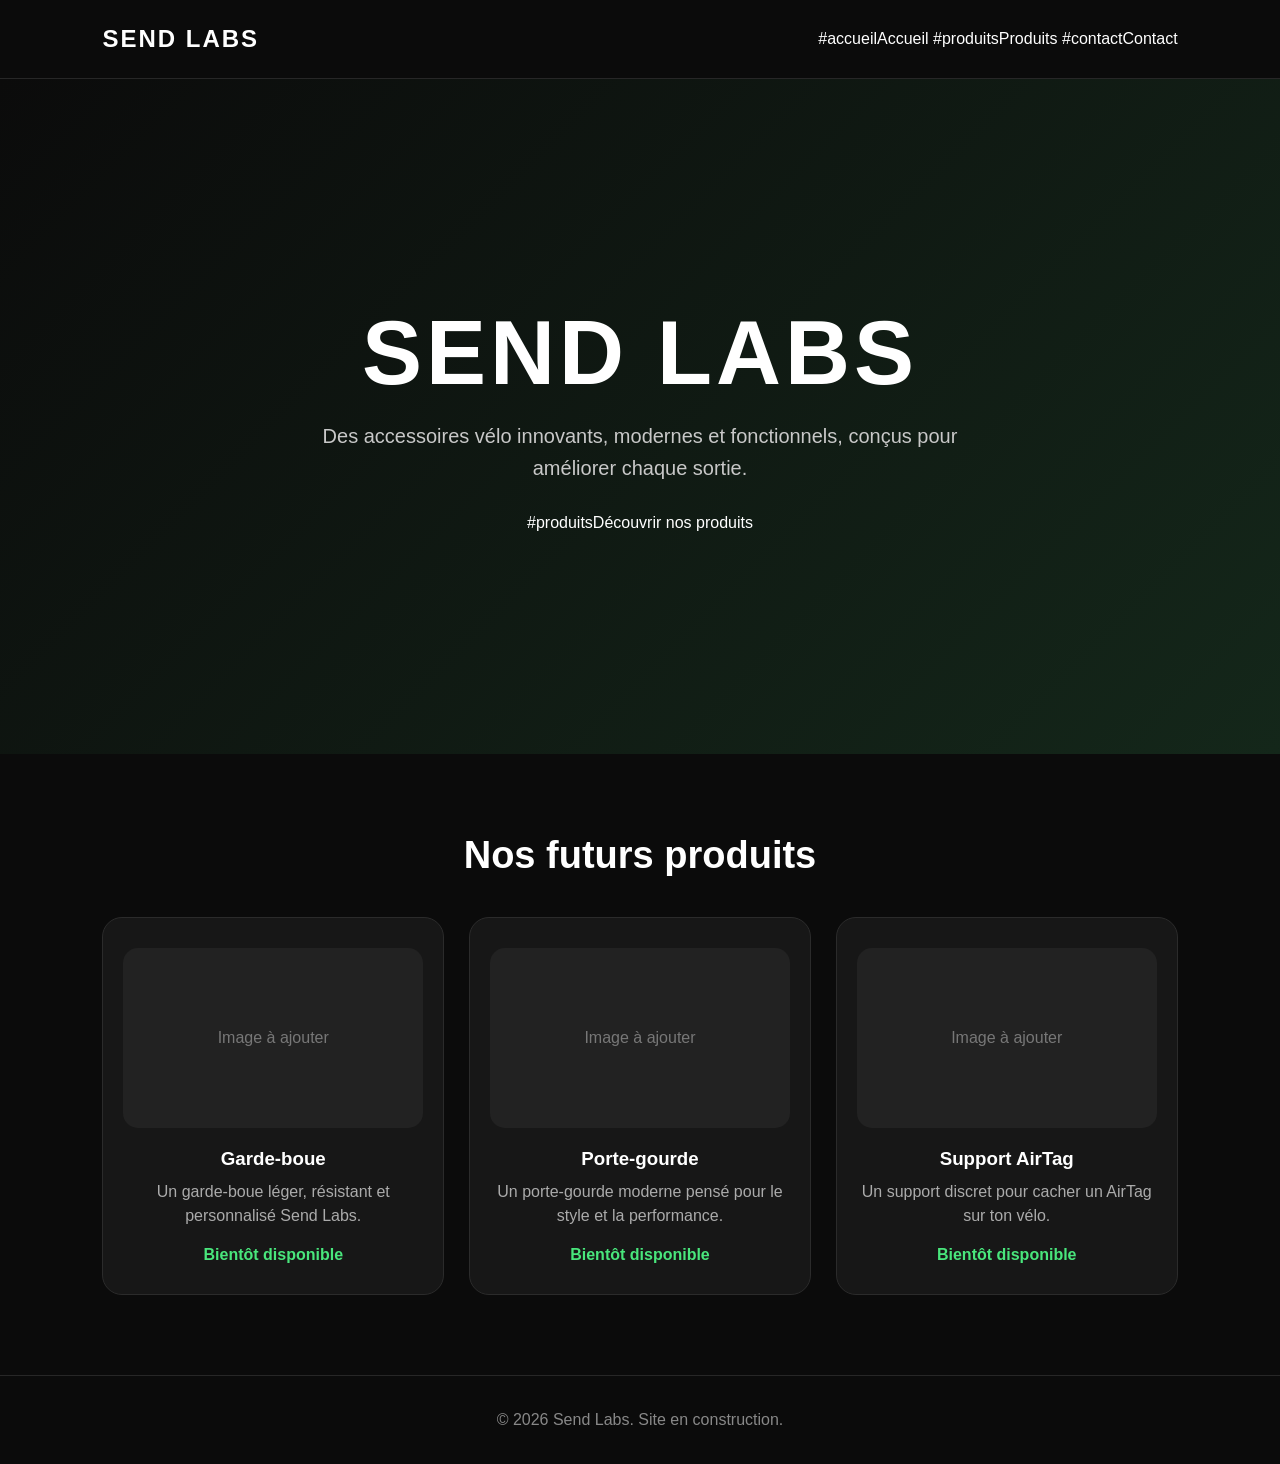
==== index.html @ 8a80cfbb "Create index.html for Send Labs website This HTML file sets up a basic webpage for Send Labs, includ" ====
<!DOCTYPE html>
<html lang="fr">
<head>
  <meta charset="UTF-8">
  <meta name="viewport" content="width=device-width, initial-scale=1.0">

  <title>Send Labs | Accessoires vélo</title>

  <style>
    * {
      box-sizing: border-box;
      margin: 0;
      padding: 0;
    }

    body {
      font-family: Arial, sans-serif;
      background: #0b0b0b;
      color: white;
      text-align: center;
    }

    header {
      display: flex;
      justify-content: space-between;
      align-items: center;
      padding: 25px 8%;
      border-bottom: 1px solid #272727;
    }

    .logo {
      font-size: 24px;
      font-weight: bold;
      letter-spacing: 2px;
    }

    nav a {
      color: white;
      text-decoration: none;
      margin-left: 25px;
    }

    nav a:hover {
      color: #49e67c;
    }

    .hero {
      min-height: 75vh;
      display: flex;
      flex-direction: column;
      justify-content: center;
      align-items: center;
      padding: 40px 20px;
      background: linear-gradient(135deg, #0b0b0b, #14271a);
    }

    .hero h1 {
      font-size: clamp(45px, 9vw, 90px);
      letter-spacing: 4px;
      margin-bottom: 15px;
    }

    .hero p {
      color: #c8c8c8;
      font-size: 20px;
      max-width: 650px;
      line-height: 1.6;
      margin-bottom: 30px;
    }

    .button {
      display: inline-block;
      padding: 15px 28px;
      border-radius: 30px;
      background: #49e67c;
      color: #07140b;
      text-decoration: none;
      font-weight: bold;
    }

    .products {
      padding: 80px 8%;
    }

    .products h2 {
      font-size: 38px;
      margin-bottom: 40px;
    }

    .product-grid {
      display: grid;
      grid-template-columns: repeat(auto-fit, minmax(230px, 1fr));
      gap: 25px;
      max-width: 1100px;
      margin: auto;
    }

    .product {
      background: #171717;
      border: 1px solid #2b2b2b;
      border-radius: 20px;
      padding: 30px 20px;
      transition: 0.3s;
    }

    .product:hover {
      transform: translateY(-7px);
      border-color: #49e67c;
    }

    .product-image {
      height: 180px;
      background: #222;
      border-radius: 15px;
      display: flex;
      justify-content: center;
      align-items: center;
      color: #777;
      margin-bottom: 20px;
    }

    .product h3 {
      margin-bottom: 10px;
    }

    .product p {
      color: #ababab;
      line-height: 1.5;
    }

    .coming-soon {
      display: inline-block;
      margin-top: 18px;
      color: #49e67c;
      font-weight: bold;
    }

    footer {
      padding: 35px 20px;
      border-top: 1px solid #272727;
      color: #888;
    }

    @media (max-width: 600px) {
      header {
        flex-direction: column;
        gap: 18px;
      }

      nav a {
        margin: 0 8px;
      }
    }
  </style>
</head>

<body>

  <header>
    <div class="logo">SEND LABS</div>

    <nav>
      #accueilAccueil</a>
      #produitsProduits</a>
      #contactContact</a>
    </nav>
  </header>

  <main>
    <section class="hero" id="accueil">
      <h1>SEND LABS</h1>

      <p>
        Des accessoires vélo innovants, modernes et fonctionnels,
        conçus pour améliorer chaque sortie.
      </p>

      #produitsDécouvrir nos produits</a>
    </section>

    <section class="products" id="produits">
      <h2>Nos futurs produits</h2>

      <div class="product-grid">

        <article class="product">
          <div class="product-image">Image à ajouter</div>
          <h3>Garde-boue</h3>
          <p>Un garde-boue léger, résistant et personnalisé Send Labs.</p>
          <span class="coming-soon">Bientôt disponible</span>
        </article>

        <article class="product">
          <div class="product-image">Image à ajouter</div>
          <h3>Porte-gourde</h3>
          <p>Un porte-gourde moderne pensé pour le style et la performance.</p>
          <span class="coming-soon">Bientôt disponible</span>
        </article>

        <article class="product">
          <div class="product-image">Image à ajouter</div>
          <h3>Support AirTag</h3>
          <p>Un support discret pour cacher un AirTag sur ton vélo.</p>
          <span class="coming-soon">Bientôt disponible</span>
        </article>

      </div>
    </section>
  </main>

  <footer id="contact">
    <p>© 2026 Send Labs. Site en construction.</p>
  </footer>

</body>
</html>
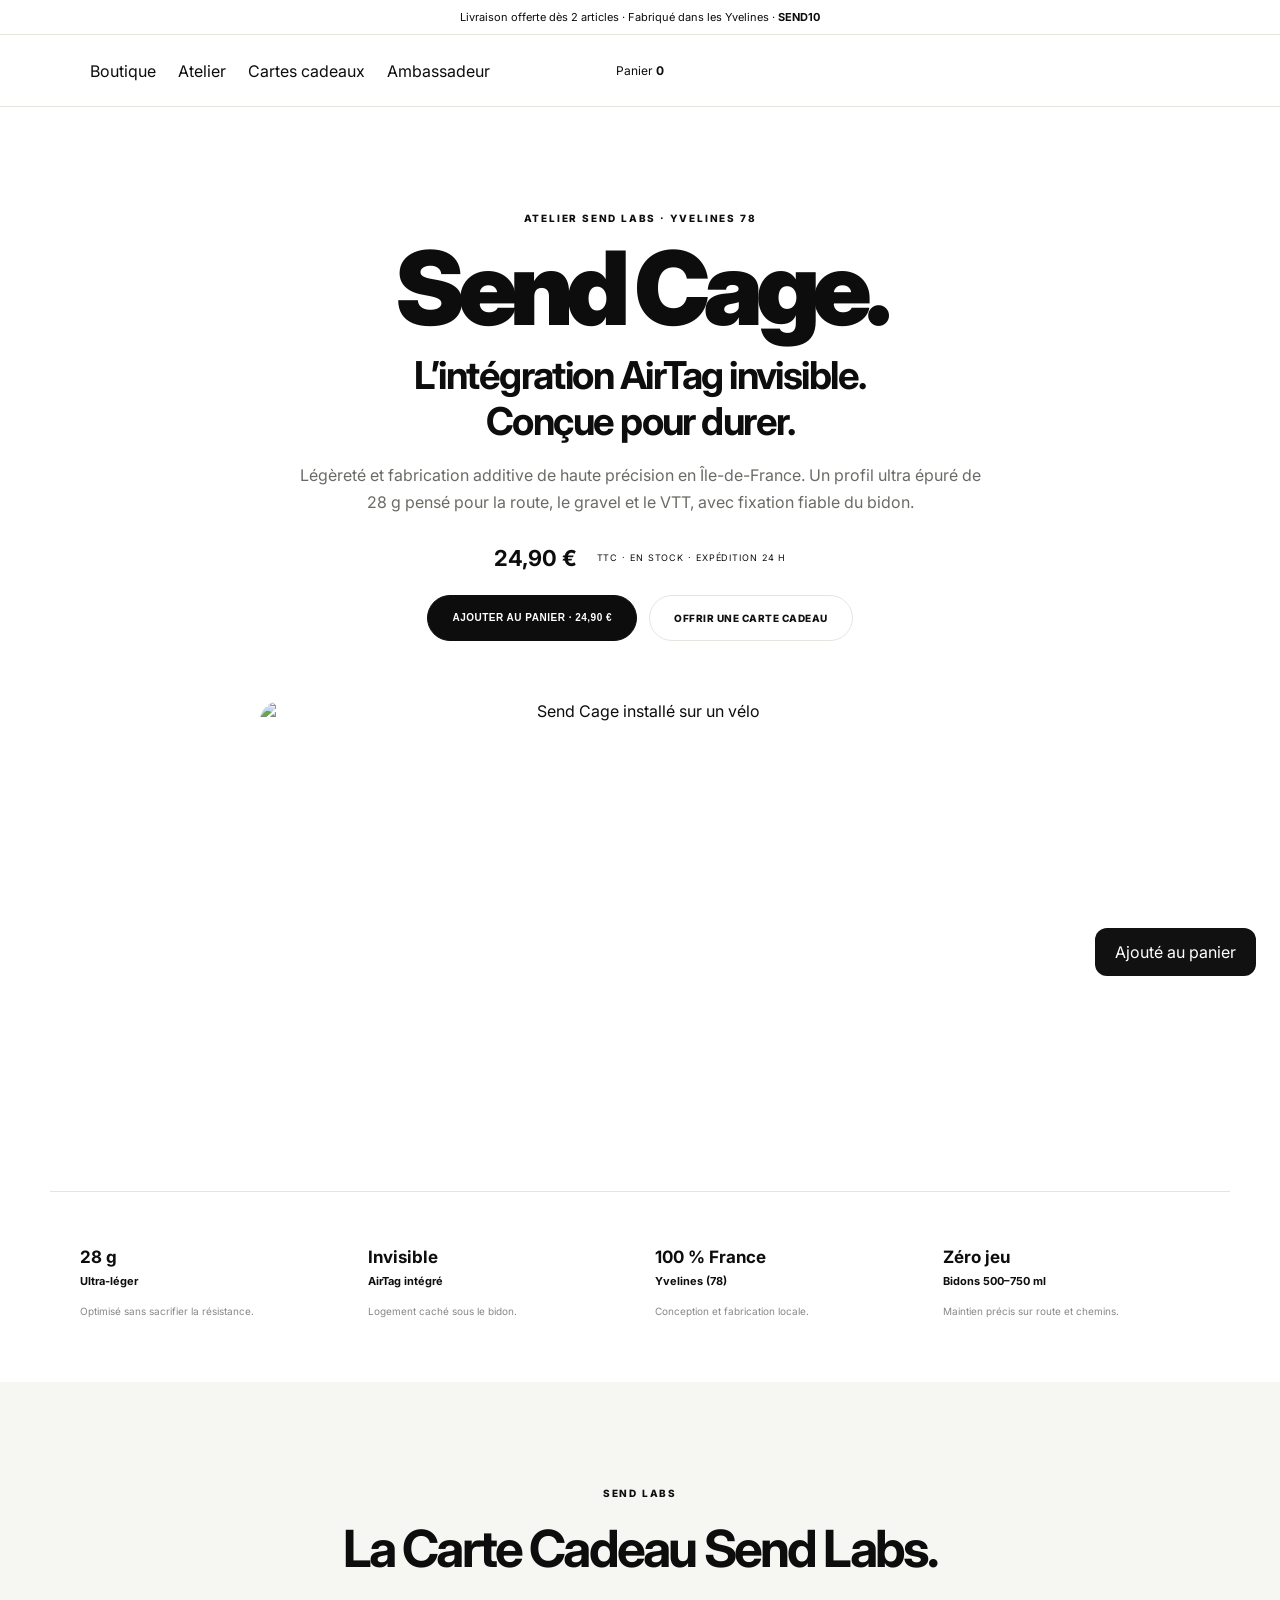
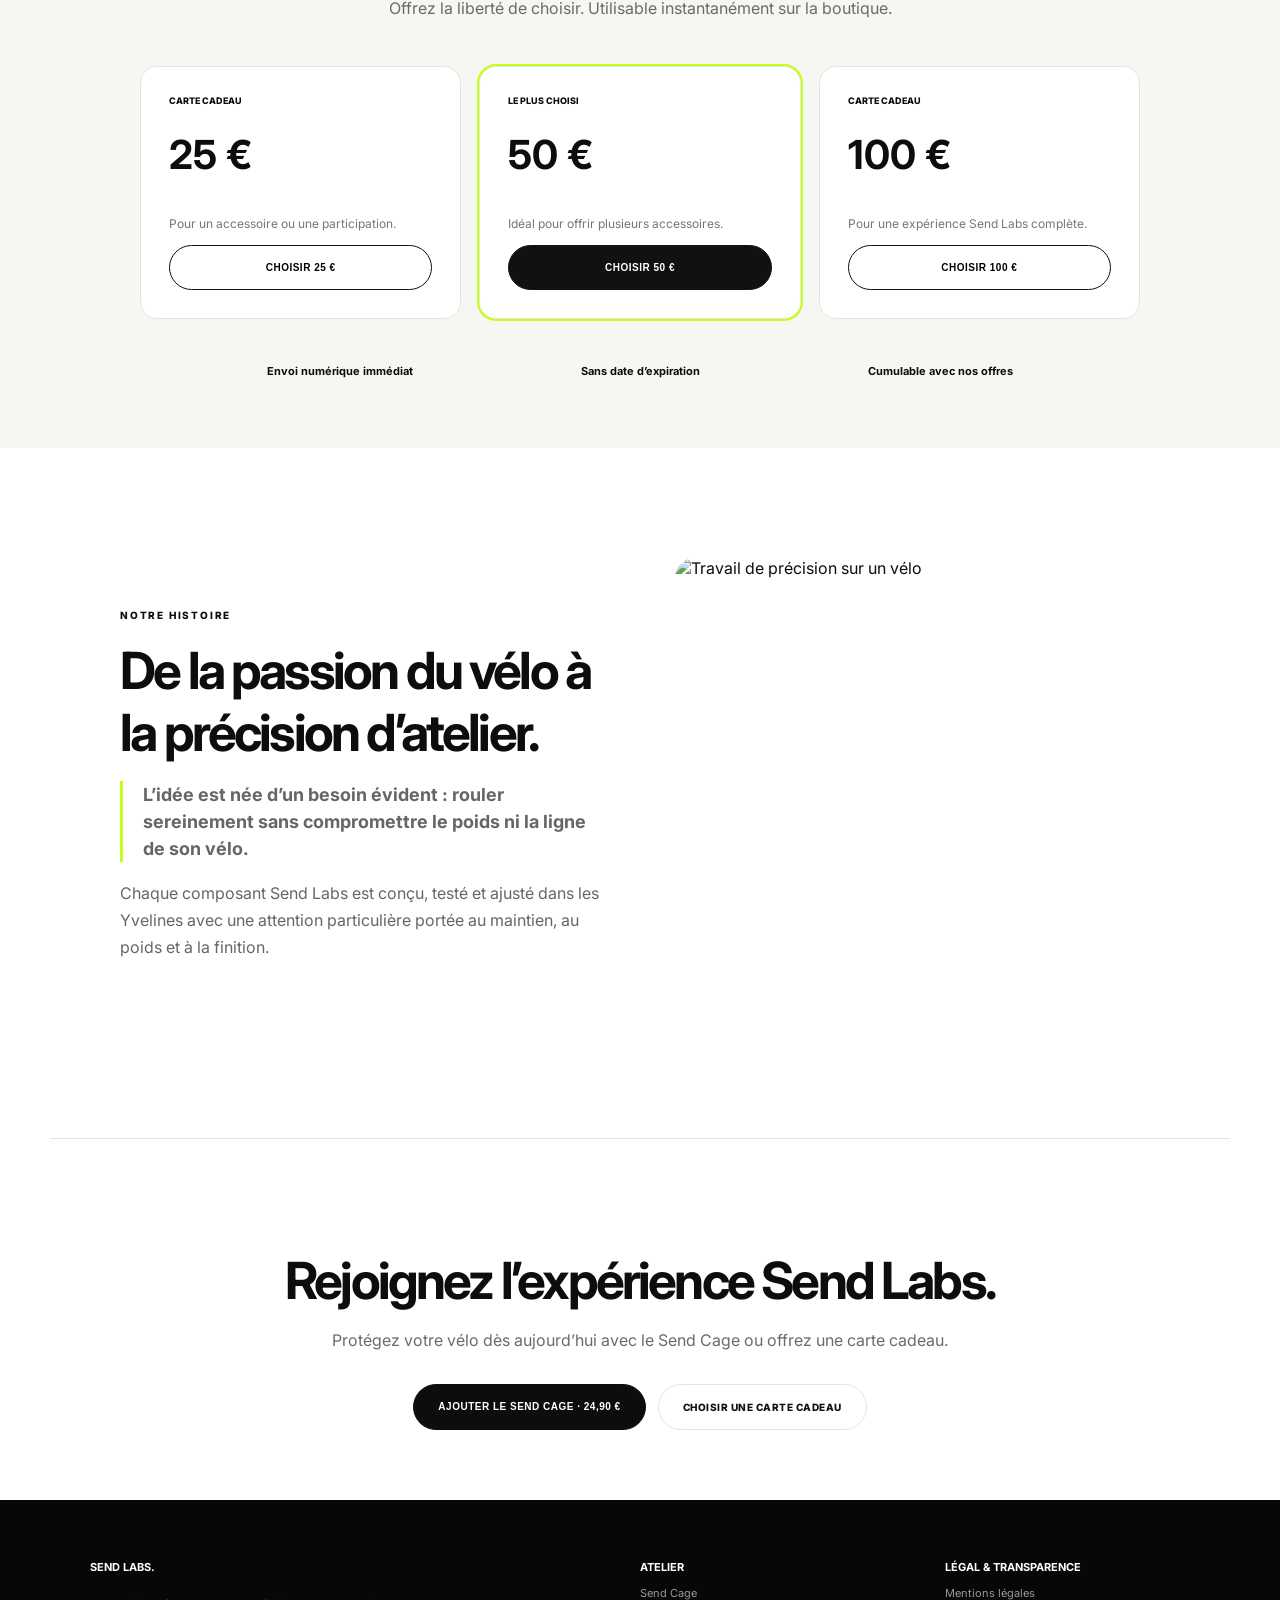
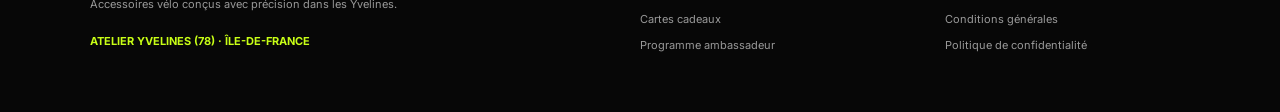
==== commit 0af1d6db: "Add files via upload" ====
--- a/index.html
+++ b/index.html
@@ -1,216 +1,15 @@
-<!DOCTYPE html>
-<html lang="fr">
-<head>
-  <meta charset="UTF-8">
-  <meta name="viewport" content="width=device-width, initial-scale=1.0">
-
-  <title>Send Labs | Accessoires vélo</title>
-
-  <style>
-    * {
-      box-sizing: border-box;
-      margin: 0;
-      padding: 0;
-    }
-
-    body {
-      font-family: Arial, sans-serif;
-      background: #0b0b0b;
-      color: white;
-      text-align: center;
-    }
-
-    header {
-      display: flex;
-      justify-content: space-between;
-      align-items: center;
-      padding: 25px 8%;
-      border-bottom: 1px solid #272727;
-    }
-
-    .logo {
-      font-size: 24px;
-      font-weight: bold;
-      letter-spacing: 2px;
-    }
-
-    nav a {
-      color: white;
-      text-decoration: none;
-      margin-left: 25px;
-    }
-
-    nav a:hover {
-      color: #49e67c;
-    }
-
-    .hero {
-      min-height: 75vh;
-      display: flex;
-      flex-direction: column;
-      justify-content: center;
-      align-items: center;
-      padding: 40px 20px;
-      background: linear-gradient(135deg, #0b0b0b, #14271a);
-    }
-
-    .hero h1 {
-      font-size: clamp(45px, 9vw, 90px);
-      letter-spacing: 4px;
-      margin-bottom: 15px;
-    }
-
-    .hero p {
-      color: #c8c8c8;
-      font-size: 20px;
-      max-width: 650px;
-      line-height: 1.6;
-      margin-bottom: 30px;
-    }
-
-    .button {
-      display: inline-block;
-      padding: 15px 28px;
-      border-radius: 30px;
-      background: #49e67c;
-      color: #07140b;
-      text-decoration: none;
-      font-weight: bold;
-    }
-
-    .products {
-      padding: 80px 8%;
-    }
-
-    .products h2 {
-      font-size: 38px;
-      margin-bottom: 40px;
-    }
-
-    .product-grid {
-      display: grid;
-      grid-template-columns: repeat(auto-fit, minmax(230px, 1fr));
-      gap: 25px;
-      max-width: 1100px;
-      margin: auto;
-    }
-
-    .product {
-      background: #171717;
-      border: 1px solid #2b2b2b;
-      border-radius: 20px;
-      padding: 30px 20px;
-      transition: 0.3s;
-    }
-
-    .product:hover {
-      transform: translateY(-7px);
-      border-color: #49e67c;
-    }
-
-    .product-image {
-      height: 180px;
-      background: #222;
-      border-radius: 15px;
-      display: flex;
-      justify-content: center;
-      align-items: center;
-      color: #777;
-      margin-bottom: 20px;
-    }
-
-    .product h3 {
-      margin-bottom: 10px;
-    }
-
-    .product p {
-      color: #ababab;
-      line-height: 1.5;
-    }
-
-    .coming-soon {
-      display: inline-block;
-      margin-top: 18px;
-      color: #49e67c;
-      font-weight: bold;
-    }
-
-    footer {
-      padding: 35px 20px;
-      border-top: 1px solid #272727;
-      color: #888;
-    }
-
-    @media (max-width: 600px) {
-      header {
-        flex-direction: column;
-        gap: 18px;
-      }
-
-      nav a {
-        margin: 0 8px;
-      }
-    }
-  </style>
-</head>
-
-<body>
-
-  <header>
-    <div class="logo">SEND LABS</div>
-
-    <nav>
-      #accueilAccueil</a>
-      #produitsProduits</a>
-      #contactContact</a>
-    </nav>
-  </header>
-
-  <main>
-    <section class="hero" id="accueil">
-      <h1>SEND LABS</h1>
-
-      <p>
-        Des accessoires vélo innovants, modernes et fonctionnels,
-        conçus pour améliorer chaque sortie.
-      </p>
-
-      #produitsDécouvrir nos produits</a>
-    </section>
-
-    <section class="products" id="produits">
-      <h2>Nos futurs produits</h2>
-
-      <div class="product-grid">
-
-        <article class="product">
-          <div class="product-image">Image à ajouter</div>
-          <h3>Garde-boue</h3>
-          <p>Un garde-boue léger, résistant et personnalisé Send Labs.</p>
-          <span class="coming-soon">Bientôt disponible</span>
-        </article>
-
-        <article class="product">
-          <div class="product-image">Image à ajouter</div>
-          <h3>Porte-gourde</h3>
-          <p>Un porte-gourde moderne pensé pour le style et la performance.</p>
-          <span class="coming-soon">Bientôt disponible</span>
-        </article>
-
-        <article class="product">
-          <div class="product-image">Image à ajouter</div>
-          <h3>Support AirTag</h3>
-          <p>Un support discret pour cacher un AirTag sur ton vélo.</p>
-          <span class="coming-soon">Bientôt disponible</span>
-        </article>
-
-      </div>
-    </section>
-  </main>
-
-  <footer id="contact">
-    <p>© 2026 Send Labs. Site en construction.</p>
-  </footer>
-
-</body>
-</html>
+<!doctype html>
+<html lang="fr"><head><meta charset="utf-8"><meta name="viewport" content="width=device-width,initial-scale=1">
+<title>Send Labs — Send Cage</title><meta name="description" content="Send Labs, accessoires vélo conçus et fabriqués dans les Yvelines.">
+<link rel="stylesheet" href="styles.css"></head><body>
+<div class="promo">Livraison offerte dès 2 articles · Fabriqué dans les Yvelines · <b>SEND10</b></div>
+<header><button class="menu" aria-label="Menu">☰</button><a class="brand" href="#top" aria-label="Send Labs">⌃</a><nav><a href="#produit">Boutique</a><a href="#atelier">Atelier</a><a href="#cadeaux">Cartes cadeaux</a><a href="ambassadeur.html">Ambassadeur</a></nav><div class="icons"><span>Panier <b id="cartCount">0</b></span></div></header>
+<main id="top">
+<section class="hero" id="produit"><div class="eyebrow">ATELIER SEND LABS · YVELINES 78</div><h1>Send Cage.</h1><h2>L’intégration AirTag invisible.<br>Conçue pour durer.</h2><p>Légèreté et fabrication additive de haute précision en Île-de-France. Un profil ultra épuré de 28 g pensé pour la route, le gravel et le VTT, avec fixation fiable du bidon.</p><div class="buy"><strong>24,90 €</strong><small>TTC · EN STOCK · EXPÉDITION 24 H</small></div><div class="actions"><button id="addCart" class="primary">AJOUTER AU PANIER · 24,90 €</button><a class="secondary" href="#cadeaux">OFFRIR UNE CARTE CADEAU</a></div><img class="heroimg" src="assets/send-cage.jpg" alt="Send Cage installé sur un vélo"></section>
+<section class="features"><article><b>28 g</b><span>Ultra-léger</span><p>Optimisé sans sacrifier la résistance.</p></article><article><b>Invisible</b><span>AirTag intégré</span><p>Logement caché sous le bidon.</p></article><article><b>100 % France</b><span>Yvelines (78)</span><p>Conception et fabrication locale.</p></article><article><b>Zéro jeu</b><span>Bidons 500–750 ml</span><p>Maintien précis sur route et chemins.</p></article></section>
+<section class="gifts" id="cadeaux"><div class="eyebrow">SEND LABS</div><h2>La Carte Cadeau Send Labs.</h2><p>Offrez la liberté de choisir. Utilisable instantanément sur la boutique.</p><div class="cards"><article><small>CARTE CADEAU</small><b>25 €</b><p>Pour un accessoire ou une participation.</p><button data-gift="25">CHOISIR 25 €</button></article><article class="selected"><small>LE PLUS CHOISI</small><b>50 €</b><p>Idéal pour offrir plusieurs accessoires.</p><button data-gift="50">CHOISIR 50 €</button></article><article><small>CARTE CADEAU</small><b>100 €</b><p>Pour une expérience Send Labs complète.</p><button data-gift="100">CHOISIR 100 €</button></article></div><div class="giftbenefits"><span>Envoi numérique immédiat</span><span>Sans date d’expiration</span><span>Cumulable avec nos offres</span></div></section>
+<section class="workshop" id="atelier"><div><div class="eyebrow">NOTRE HISTOIRE</div><h2>De la passion du vélo à la précision d’atelier.</h2><p class="lead">L’idée est née d’un besoin évident : rouler sereinement sans compromettre le poids ni la ligne de son vélo.</p><p>Chaque composant Send Labs est conçu, testé et ajusté dans les Yvelines avec une attention particulière portée au maintien, au poids et à la finition.</p></div><img src="assets/atelier.jpg" alt="Travail de précision sur un vélo"></section>
+<section class="cta"><h2>Rejoignez l’expérience Send Labs.</h2><p>Protégez votre vélo dès aujourd’hui avec le Send Cage ou offrez une carte cadeau.</p><div class="actions"><button class="primary" id="addCart2">AJOUTER LE SEND CAGE · 24,90 €</button><a class="secondary" href="#cadeaux">CHOISIR UNE CARTE CADEAU</a></div></section>
+</main>
+<footer><div><b>SEND LABS.</b><p>Accessoires vélo conçus avec précision dans les Yvelines.</p><em>ATELIER YVELINES (78) · ÎLE-DE-FRANCE</em></div><div><b>ATELIER</b><a href="#produit">Send Cage</a><a href="#cadeaux">Cartes cadeaux</a><a href="ambassadeur.html">Programme ambassadeur</a></div><div><b>LÉGAL & TRANSPARENCE</b><a href="#">Mentions légales</a><a href="#">Conditions générales</a><a href="#">Politique de confidentialité</a></div></footer>
+<div class="toast" id="toast">Ajouté au panier</div><script src="script.js"></script></body></html>
--- a/styles.css
+++ b/styles.css
@@ -0,0 +1,3 @@
+@import url('https://fonts.googleapis.com/css2?family=Inter:wght@400;600;700;800;900&display=swap');
+:root{--lime:#c8ff16;--ink:#0d0d0d;--soft:#f6f6f3;--line:#e5e5df}*{box-sizing:border-box}html{scroll-behavior:smooth}body{margin:0;color:var(--ink);font-family:Inter,Arial,sans-serif;background:#fff}.promo{text-align:center;font-size:11px;padding:10px;border-bottom:1px solid var(--line)}header{height:72px;display:grid;grid-template-columns:1fr auto 1fr;align-items:center;padding:0 5%;border-bottom:1px solid var(--line);position:sticky;top:0;background:#fffffff2;backdrop-filter:blur(12px);z-index:10}.menu{border:0;background:none;font-size:21px;text-decoration:none;color:#111}header nav{display:none;gap:22px}header nav a,footer a{color:inherit;text-decoration:none}.brand{font-size:32px;font-weight:900;color:var(--lime);text-decoration:none;transform:scaleX(1.8)}.icons{text-align:right;font-size:12px}.hero,.gifts,.cta,.ambhero{max-width:1180px;margin:auto;text-align:center;padding:105px 24px 70px}.eyebrow{font-size:10px;letter-spacing:.18em;font-weight:800;margin-bottom:18px}.hero h1,.ambhero h1{font-size:clamp(58px,8vw,110px);line-height:.9;margin:0;font-weight:900;letter-spacing:-.07em}.hero h2,.ambhero h2{font-size:clamp(25px,3vw,44px);margin:18px 0;font-weight:700;letter-spacing:-.04em}.hero>p,.ambhero>p,.gifts>p,.cta>p{max-width:700px;margin:0 auto 30px;color:#6b6b66;line-height:1.65}.buy{display:flex;justify-content:center;align-items:center;gap:20px;margin:24px}.buy strong{font-size:22px}.buy small{font-size:9px;letter-spacing:.1em}.actions{display:flex;gap:12px;justify-content:center;flex-wrap:wrap}.primary,.secondary,.cards button{display:inline-block;border-radius:999px;padding:16px 24px;font-size:10px;font-weight:800;letter-spacing:.05em;text-decoration:none;cursor:pointer}.primary{background:#0d0d0d;color:white;border:1px solid #0d0d0d}.secondary{background:white;color:#111;border:1px solid var(--line)}.heroimg{display:block;width:min(760px,100%);height:420px;object-fit:cover;margin:60px auto 0;border-radius:20px;filter:saturate(.85)}.features{display:grid;grid-template-columns:repeat(4,1fr);max-width:1180px;margin:auto;padding:55px 30px;border-top:1px solid var(--line);gap:30px}.features article{display:flex;flex-direction:column}.features b{font-size:17px}.features span{font-size:11px;font-weight:700;margin:7px 0}.features p{font-size:10px;color:#888}.gifts{background:var(--soft);max-width:none}.gifts h2,.workshop h2,.cta h2,.dashboard h2,.rules h2,.community h2{font-size:clamp(34px,4vw,58px);letter-spacing:-.055em;margin:5px 0 16px}.cards{max-width:1000px;margin:45px auto;display:grid;grid-template-columns:repeat(3,1fr);gap:18px}.cards article{background:#fff;border:1px solid var(--line);border-radius:17px;padding:28px;text-align:left;min-height:250px;display:flex;flex-direction:column}.cards article.selected{box-shadow:0 0 0 2px var(--lime)}.cards small{font-size:9px;font-weight:800}.cards b{font-size:40px;margin:24px 0}.cards p{font-size:12px;color:#777;line-height:1.5;flex:1}.cards button{background:white;border:1px solid #111}.selected button{background:#111;color:#fff}.giftbenefits{display:grid;grid-template-columns:repeat(3,1fr);max-width:900px;margin:auto;font-size:11px;font-weight:700}.workshop{display:grid;grid-template-columns:1fr 1fr;align-items:center;gap:70px;max-width:1100px;margin:auto;padding:110px 30px}.workshop .lead{border-left:3px solid var(--lime);padding-left:20px;font-weight:700;font-size:18px;line-height:1.5}.workshop p{color:#666;line-height:1.7}.workshop img{width:100%;height:470px;object-fit:cover;border-radius:20px}.cta{border-top:1px solid var(--line)}footer{background:#070707;color:#fff;padding:60px 7%;display:grid;grid-template-columns:2fr 1fr 1fr;gap:60px;font-size:11px}footer div{display:flex;flex-direction:column;gap:12px}footer p,footer a{color:#999}footer em{font-style:normal;color:var(--lime);font-weight:bold}.toast{position:fixed;right:24px;bottom:24px;background:#111;color:#fff;padding:14px 20px;border-radius:12px;transform:translateY(100px);transition:.25s;z-index:20}.toast.show{transform:none}.ambhero{padding-top:130px;background:linear-gradient(#fff,#fafafa)}.dashboard,.rules,.community{max-width:1160px;margin:auto;padding:80px 30px}.dashhead{display:flex;justify-content:space-between;align-items:flex-end}.stats{display:grid;grid-template-columns:repeat(4,1fr);gap:14px}.stats article,.progress{border:1px solid var(--line);border-radius:14px;padding:22px}.stats small{font-size:9px;font-weight:800}.stats b{display:block;font-size:32px;margin:12px 0}.stats i{font-size:10px}.stats p,.progress p{font-size:10px;color:#777}.progress{margin-top:15px}.progress strong{float:right}.progress>div{height:8px;background:#eee;border-radius:9px;margin:17px 0}.progress span{display:block;width:65%;height:100%;background:var(--lime);border-radius:9px}.rules{display:grid;grid-template-columns:1fr 1fr;gap:50px}.rules ul{list-style:none;padding:0}.rules li{display:flex;justify-content:space-between;padding:20px;border-bottom:1px solid var(--line);font-size:12px}.rules .outline{border:2px solid var(--lime);border-radius:12px}.green{background:var(--lime);padding:5px 9px;border-radius:20px}.community{text-align:center;background:radial-gradient(circle at 15% 40%,var(--lime) 0 70px,transparent 72px)}
+@media(min-width:900px){header nav{display:flex;position:absolute;left:90px}.menu{display:none}}@media(max-width:760px){.features,.cards,.giftbenefits,.stats,.rules,.workshop,footer{grid-template-columns:1fr}.features{grid-template-columns:1fr 1fr}.hero,.gifts,.cta,.ambhero{padding-top:70px}.heroimg{height:300px}.workshop{padding:70px 24px}.workshop img{height:350px}.stats{grid-template-columns:1fr 1fr}footer{gap:35px}.community{background:none}}
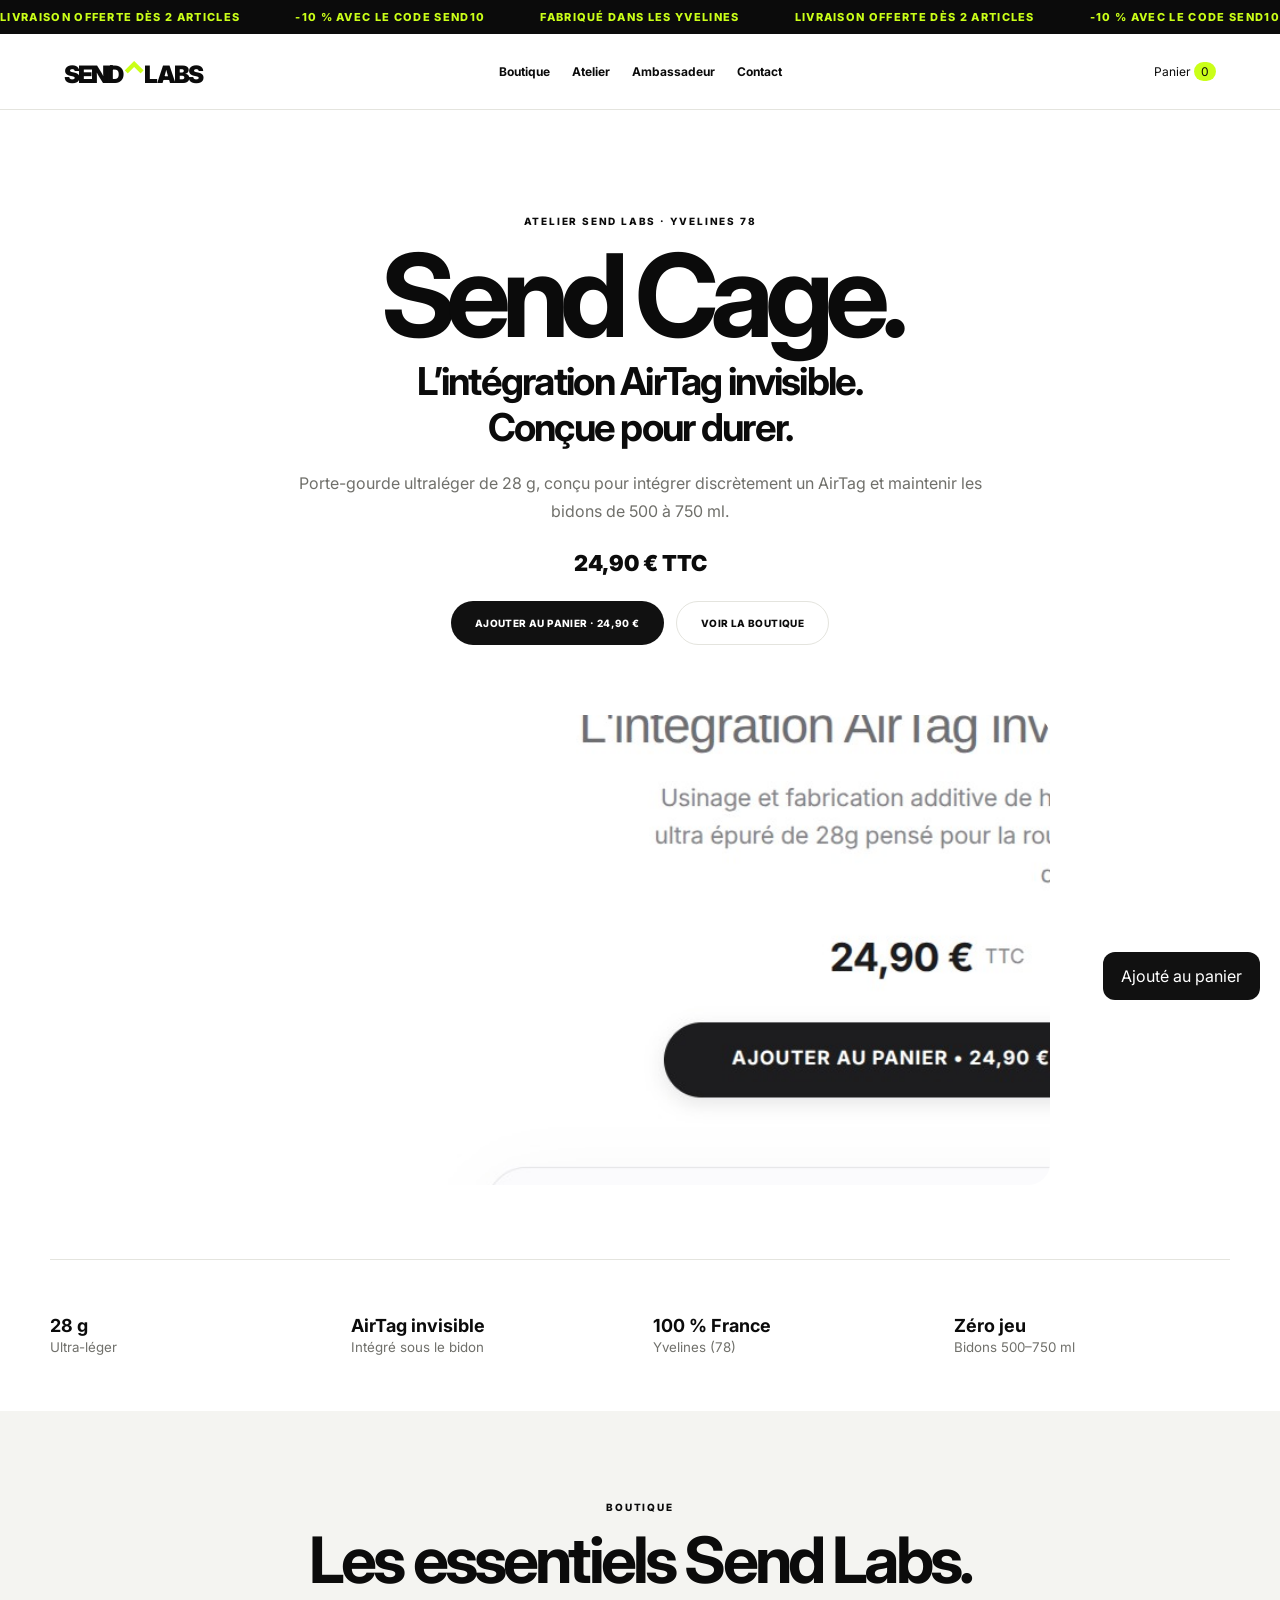
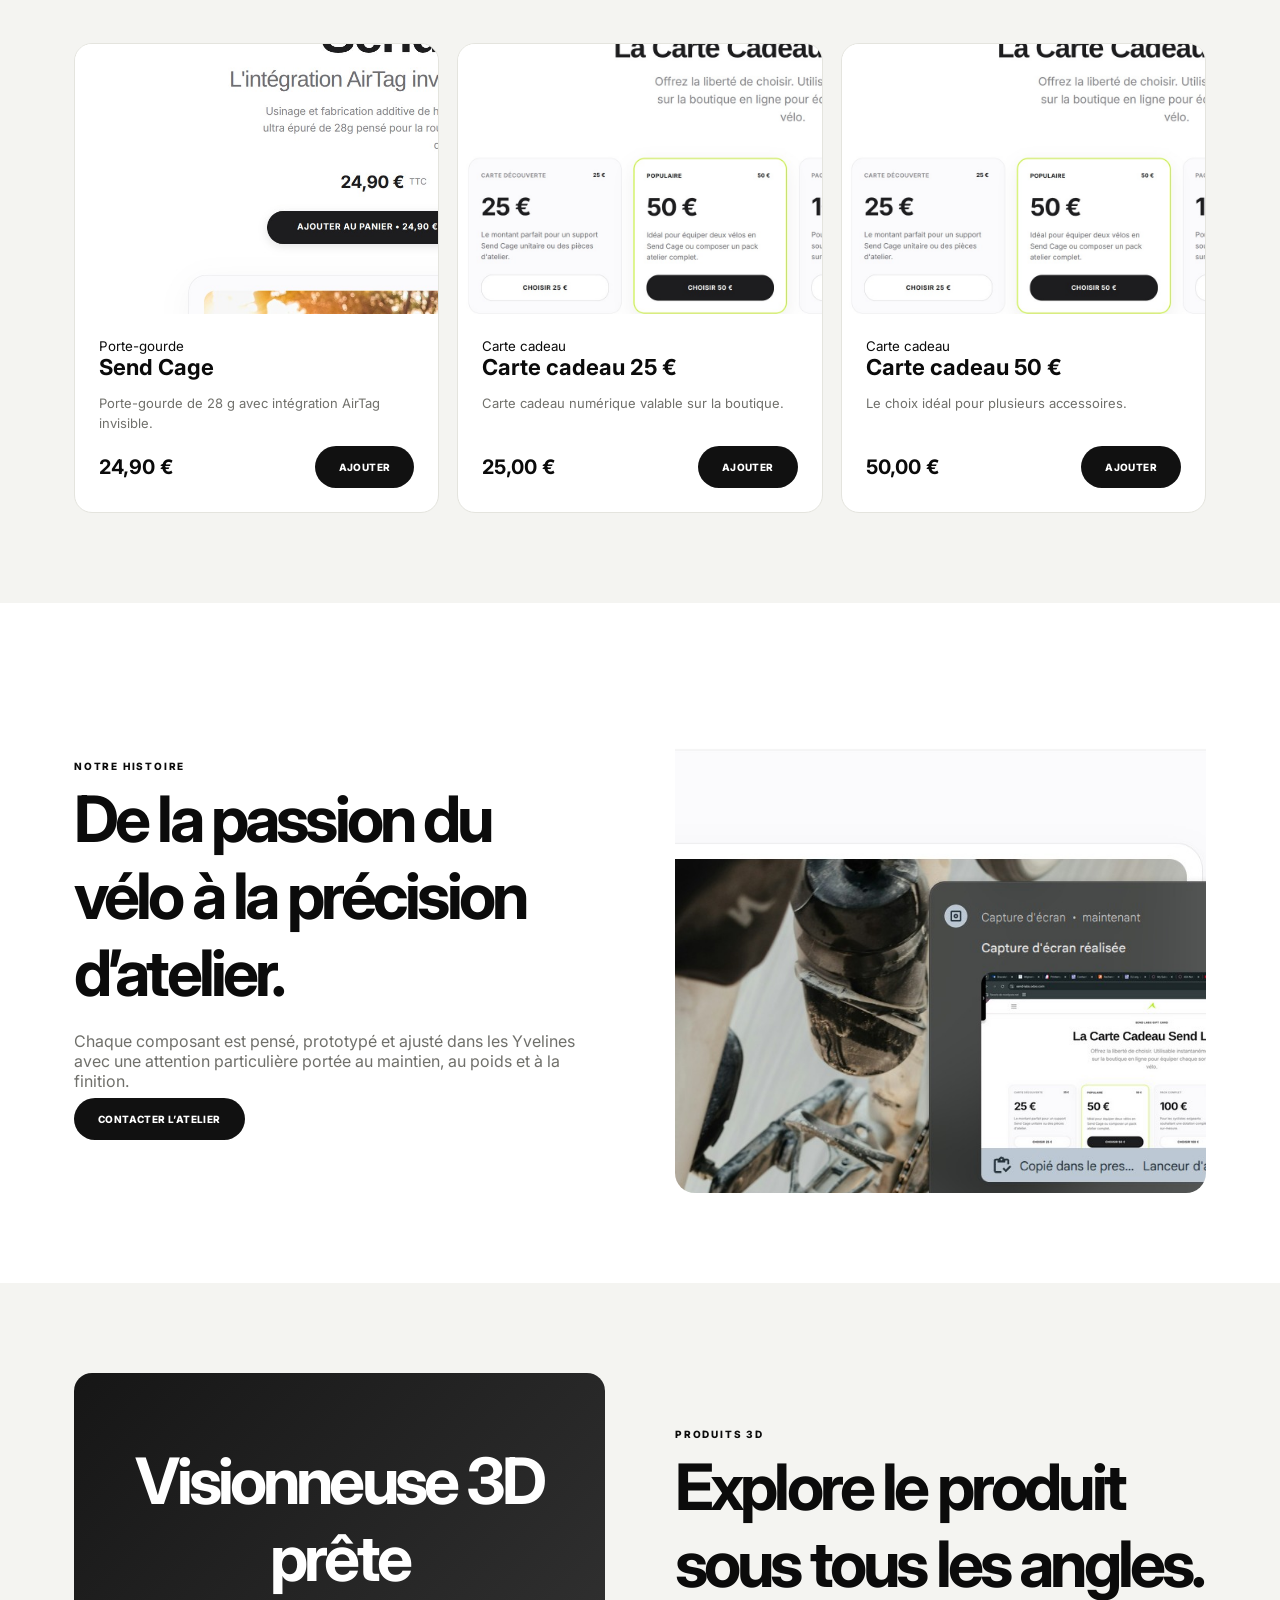
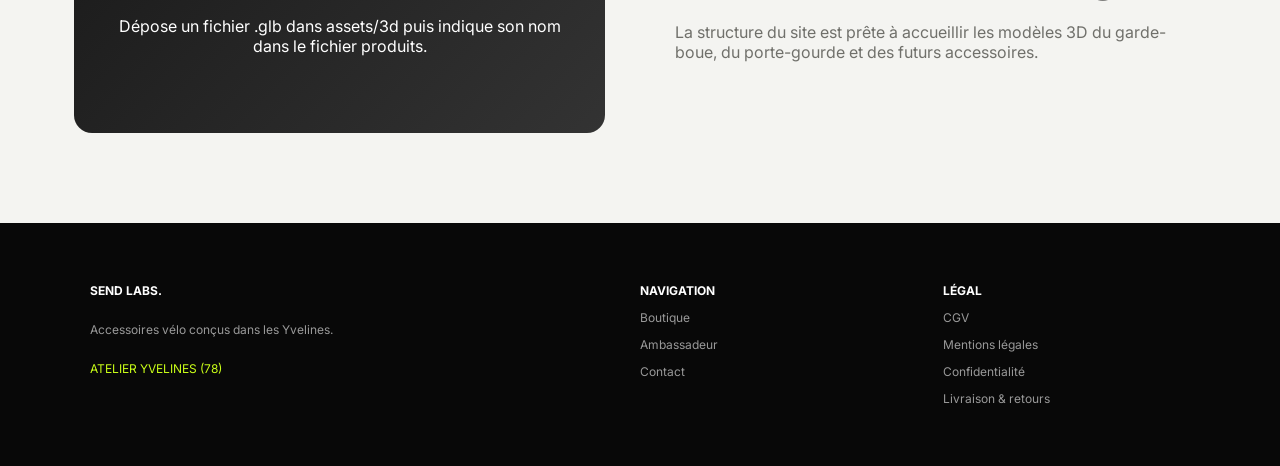
==== commit abf398d4: "Add files via upload" ====
--- a/index.html
+++ b/index.html
@@ -1,15 +1 @@
-<!doctype html>
-<html lang="fr"><head><meta charset="utf-8"><meta name="viewport" content="width=device-width,initial-scale=1">
-<title>Send Labs — Send Cage</title><meta name="description" content="Send Labs, accessoires vélo conçus et fabriqués dans les Yvelines.">
-<link rel="stylesheet" href="styles.css"></head><body>
-<div class="promo">Livraison offerte dès 2 articles · Fabriqué dans les Yvelines · <b>SEND10</b></div>
-<header><button class="menu" aria-label="Menu">☰</button><a class="brand" href="#top" aria-label="Send Labs">⌃</a><nav><a href="#produit">Boutique</a><a href="#atelier">Atelier</a><a href="#cadeaux">Cartes cadeaux</a><a href="ambassadeur.html">Ambassadeur</a></nav><div class="icons"><span>Panier <b id="cartCount">0</b></span></div></header>
-<main id="top">
-<section class="hero" id="produit"><div class="eyebrow">ATELIER SEND LABS · YVELINES 78</div><h1>Send Cage.</h1><h2>L’intégration AirTag invisible.<br>Conçue pour durer.</h2><p>Légèreté et fabrication additive de haute précision en Île-de-France. Un profil ultra épuré de 28 g pensé pour la route, le gravel et le VTT, avec fixation fiable du bidon.</p><div class="buy"><strong>24,90 €</strong><small>TTC · EN STOCK · EXPÉDITION 24 H</small></div><div class="actions"><button id="addCart" class="primary">AJOUTER AU PANIER · 24,90 €</button><a class="secondary" href="#cadeaux">OFFRIR UNE CARTE CADEAU</a></div><img class="heroimg" src="assets/send-cage.jpg" alt="Send Cage installé sur un vélo"></section>
-<section class="features"><article><b>28 g</b><span>Ultra-léger</span><p>Optimisé sans sacrifier la résistance.</p></article><article><b>Invisible</b><span>AirTag intégré</span><p>Logement caché sous le bidon.</p></article><article><b>100 % France</b><span>Yvelines (78)</span><p>Conception et fabrication locale.</p></article><article><b>Zéro jeu</b><span>Bidons 500–750 ml</span><p>Maintien précis sur route et chemins.</p></article></section>
-<section class="gifts" id="cadeaux"><div class="eyebrow">SEND LABS</div><h2>La Carte Cadeau Send Labs.</h2><p>Offrez la liberté de choisir. Utilisable instantanément sur la boutique.</p><div class="cards"><article><small>CARTE CADEAU</small><b>25 €</b><p>Pour un accessoire ou une participation.</p><button data-gift="25">CHOISIR 25 €</button></article><article class="selected"><small>LE PLUS CHOISI</small><b>50 €</b><p>Idéal pour offrir plusieurs accessoires.</p><button data-gift="50">CHOISIR 50 €</button></article><article><small>CARTE CADEAU</small><b>100 €</b><p>Pour une expérience Send Labs complète.</p><button data-gift="100">CHOISIR 100 €</button></article></div><div class="giftbenefits"><span>Envoi numérique immédiat</span><span>Sans date d’expiration</span><span>Cumulable avec nos offres</span></div></section>
-<section class="workshop" id="atelier"><div><div class="eyebrow">NOTRE HISTOIRE</div><h2>De la passion du vélo à la précision d’atelier.</h2><p class="lead">L’idée est née d’un besoin évident : rouler sereinement sans compromettre le poids ni la ligne de son vélo.</p><p>Chaque composant Send Labs est conçu, testé et ajusté dans les Yvelines avec une attention particulière portée au maintien, au poids et à la finition.</p></div><img src="assets/atelier.jpg" alt="Travail de précision sur un vélo"></section>
-<section class="cta"><h2>Rejoignez l’expérience Send Labs.</h2><p>Protégez votre vélo dès aujourd’hui avec le Send Cage ou offrez une carte cadeau.</p><div class="actions"><button class="primary" id="addCart2">AJOUTER LE SEND CAGE · 24,90 €</button><a class="secondary" href="#cadeaux">CHOISIR UNE CARTE CADEAU</a></div></section>
-</main>
-<footer><div><b>SEND LABS.</b><p>Accessoires vélo conçus avec précision dans les Yvelines.</p><em>ATELIER YVELINES (78) · ÎLE-DE-FRANCE</em></div><div><b>ATELIER</b><a href="#produit">Send Cage</a><a href="#cadeaux">Cartes cadeaux</a><a href="ambassadeur.html">Programme ambassadeur</a></div><div><b>LÉGAL & TRANSPARENCE</b><a href="#">Mentions légales</a><a href="#">Conditions générales</a><a href="#">Politique de confidentialité</a></div></footer>
-<div class="toast" id="toast">Ajouté au panier</div><script src="script.js"></script></body></html>+<!doctype html><html lang="fr"><head><meta charset="utf-8"><meta name="viewport" content="width=device-width,initial-scale=1"><title>Send Labs — Accessoires vélo</title><meta name="description" content="Send Labs, accessoires vélo de précision."><link rel="stylesheet" href="/styles.css"></head><body><div class="ticker"><div class="ticker-track"><span>LIVRAISON OFFERTE DÈS 2 ARTICLES</span><span>-10 % AVEC LE CODE SEND10</span><span>FABRIQUÉ DANS LES YVELINES</span><span>LIVRAISON OFFERTE DÈS 2 ARTICLES</span><span>-10 % AVEC LE CODE SEND10</span><span>FABRIQUÉ DANS LES YVELINES</span></div></div><header><a class="logo" href="/index.html">SEND<i>⌃</i>LABS</a><nav class="nav"><a href="/boutique.html">Boutique</a><a href="/index.html#atelier">Atelier</a><a href="/ambassadeur.html">Ambassadeur</a><a href="/contact.html">Contact</a></nav><div class="tools"><a href="/cart.html">Panier <span class="badge cart-count">0</span></a></div></header><main><section class="hero"><div class="eyebrow">ATELIER SEND LABS · YVELINES 78</div><h1>Send Cage.</h1><h2>L’intégration AirTag invisible.<br>Conçue pour durer.</h2><p>Porte-gourde ultraléger de 28 g, conçu pour intégrer discrètement un AirTag et maintenir les bidons de 500 à 750 ml.</p><div class="price">24,90 € TTC</div><div class="actions"><button class="dark add-cart" data-id="send-cage">AJOUTER AU PANIER · 24,90 €</button><a class="button light" href="/boutique.html">VOIR LA BOUTIQUE</a></div><img class="hero-media" src="/assets/images/send-cage.jpg" alt="Send Cage installé sur un vélo"></section><section class="wrap features"><div><b>28 g</b><small>Ultra-léger</small></div><div><b>AirTag invisible</b><small>Intégré sous le bidon</small></div><div><b>100 % France</b><small>Yvelines (78)</small></div><div><b>Zéro jeu</b><small>Bidons 500–750 ml</small></div></section><section class="section grey"><div class="wrap"><div class="section-head"><div class="eyebrow">BOUTIQUE</div><h2>Les essentiels Send Labs.</h2></div><div class="grid" id="featured-products"></div></div></section><section class="section" id="atelier"><div class="wrap split"><div><div class="eyebrow">NOTRE HISTOIRE</div><h2>De la passion du vélo à la précision d’atelier.</h2><p class="muted">Chaque composant est pensé, prototypé et ajusté dans les Yvelines avec une attention particulière portée au maintien, au poids et à la finition.</p><a class="button dark" href="/contact.html">CONTACTER L’ATELIER</a></div><img src="/assets/images/atelier.jpg" alt="Travail de précision sur un vélo"></div></section><section class="section grey"><div class="wrap split"><div class="viewer"><div><h2>Visionneuse 3D prête</h2><p>Dépose un fichier .glb dans assets/3d puis indique son nom dans le fichier produits.</p></div></div><div><div class="eyebrow">PRODUITS 3D</div><h2>Explore le produit sous tous les angles.</h2><p class="muted">La structure du site est prête à accueillir les modèles 3D du garde-boue, du porte-gourde et des futurs accessoires.</p></div></div></section></main><footer><div><b>SEND LABS.</b><p>Accessoires vélo conçus dans les Yvelines.</p><em>ATELIER YVELINES (78)</em></div><div><b>NAVIGATION</b><a href="/boutique.html">Boutique</a><a href="/ambassadeur.html">Ambassadeur</a><a href="/contact.html">Contact</a></div><div><b>LÉGAL</b><a href="/cgv.html">CGV</a><a href="/mentions-legales.html">Mentions légales</a><a href="/confidentialite.html">Confidentialité</a><a href="/livraison-retours.html">Livraison & retours</a></div></footer><div class="toast" id="toast">Ajouté au panier</div><script src="/app.js"></script></body></html>
--- a/styles.css
+++ b/styles.css
@@ -1,3 +1,4 @@
+
 @import url('https://fonts.googleapis.com/css2?family=Inter:wght@400;600;700;800;900&display=swap');
-:root{--lime:#c8ff16;--ink:#0d0d0d;--soft:#f6f6f3;--line:#e5e5df}*{box-sizing:border-box}html{scroll-behavior:smooth}body{margin:0;color:var(--ink);font-family:Inter,Arial,sans-serif;background:#fff}.promo{text-align:center;font-size:11px;padding:10px;border-bottom:1px solid var(--line)}header{height:72px;display:grid;grid-template-columns:1fr auto 1fr;align-items:center;padding:0 5%;border-bottom:1px solid var(--line);position:sticky;top:0;background:#fffffff2;backdrop-filter:blur(12px);z-index:10}.menu{border:0;background:none;font-size:21px;text-decoration:none;color:#111}header nav{display:none;gap:22px}header nav a,footer a{color:inherit;text-decoration:none}.brand{font-size:32px;font-weight:900;color:var(--lime);text-decoration:none;transform:scaleX(1.8)}.icons{text-align:right;font-size:12px}.hero,.gifts,.cta,.ambhero{max-width:1180px;margin:auto;text-align:center;padding:105px 24px 70px}.eyebrow{font-size:10px;letter-spacing:.18em;font-weight:800;margin-bottom:18px}.hero h1,.ambhero h1{font-size:clamp(58px,8vw,110px);line-height:.9;margin:0;font-weight:900;letter-spacing:-.07em}.hero h2,.ambhero h2{font-size:clamp(25px,3vw,44px);margin:18px 0;font-weight:700;letter-spacing:-.04em}.hero>p,.ambhero>p,.gifts>p,.cta>p{max-width:700px;margin:0 auto 30px;color:#6b6b66;line-height:1.65}.buy{display:flex;justify-content:center;align-items:center;gap:20px;margin:24px}.buy strong{font-size:22px}.buy small{font-size:9px;letter-spacing:.1em}.actions{display:flex;gap:12px;justify-content:center;flex-wrap:wrap}.primary,.secondary,.cards button{display:inline-block;border-radius:999px;padding:16px 24px;font-size:10px;font-weight:800;letter-spacing:.05em;text-decoration:none;cursor:pointer}.primary{background:#0d0d0d;color:white;border:1px solid #0d0d0d}.secondary{background:white;color:#111;border:1px solid var(--line)}.heroimg{display:block;width:min(760px,100%);height:420px;object-fit:cover;margin:60px auto 0;border-radius:20px;filter:saturate(.85)}.features{display:grid;grid-template-columns:repeat(4,1fr);max-width:1180px;margin:auto;padding:55px 30px;border-top:1px solid var(--line);gap:30px}.features article{display:flex;flex-direction:column}.features b{font-size:17px}.features span{font-size:11px;font-weight:700;margin:7px 0}.features p{font-size:10px;color:#888}.gifts{background:var(--soft);max-width:none}.gifts h2,.workshop h2,.cta h2,.dashboard h2,.rules h2,.community h2{font-size:clamp(34px,4vw,58px);letter-spacing:-.055em;margin:5px 0 16px}.cards{max-width:1000px;margin:45px auto;display:grid;grid-template-columns:repeat(3,1fr);gap:18px}.cards article{background:#fff;border:1px solid var(--line);border-radius:17px;padding:28px;text-align:left;min-height:250px;display:flex;flex-direction:column}.cards article.selected{box-shadow:0 0 0 2px var(--lime)}.cards small{font-size:9px;font-weight:800}.cards b{font-size:40px;margin:24px 0}.cards p{font-size:12px;color:#777;line-height:1.5;flex:1}.cards button{background:white;border:1px solid #111}.selected button{background:#111;color:#fff}.giftbenefits{display:grid;grid-template-columns:repeat(3,1fr);max-width:900px;margin:auto;font-size:11px;font-weight:700}.workshop{display:grid;grid-template-columns:1fr 1fr;align-items:center;gap:70px;max-width:1100px;margin:auto;padding:110px 30px}.workshop .lead{border-left:3px solid var(--lime);padding-left:20px;font-weight:700;font-size:18px;line-height:1.5}.workshop p{color:#666;line-height:1.7}.workshop img{width:100%;height:470px;object-fit:cover;border-radius:20px}.cta{border-top:1px solid var(--line)}footer{background:#070707;color:#fff;padding:60px 7%;display:grid;grid-template-columns:2fr 1fr 1fr;gap:60px;font-size:11px}footer div{display:flex;flex-direction:column;gap:12px}footer p,footer a{color:#999}footer em{font-style:normal;color:var(--lime);font-weight:bold}.toast{position:fixed;right:24px;bottom:24px;background:#111;color:#fff;padding:14px 20px;border-radius:12px;transform:translateY(100px);transition:.25s;z-index:20}.toast.show{transform:none}.ambhero{padding-top:130px;background:linear-gradient(#fff,#fafafa)}.dashboard,.rules,.community{max-width:1160px;margin:auto;padding:80px 30px}.dashhead{display:flex;justify-content:space-between;align-items:flex-end}.stats{display:grid;grid-template-columns:repeat(4,1fr);gap:14px}.stats article,.progress{border:1px solid var(--line);border-radius:14px;padding:22px}.stats small{font-size:9px;font-weight:800}.stats b{display:block;font-size:32px;margin:12px 0}.stats i{font-size:10px}.stats p,.progress p{font-size:10px;color:#777}.progress{margin-top:15px}.progress strong{float:right}.progress>div{height:8px;background:#eee;border-radius:9px;margin:17px 0}.progress span{display:block;width:65%;height:100%;background:var(--lime);border-radius:9px}.rules{display:grid;grid-template-columns:1fr 1fr;gap:50px}.rules ul{list-style:none;padding:0}.rules li{display:flex;justify-content:space-between;padding:20px;border-bottom:1px solid var(--line);font-size:12px}.rules .outline{border:2px solid var(--lime);border-radius:12px}.green{background:var(--lime);padding:5px 9px;border-radius:20px}.community{text-align:center;background:radial-gradient(circle at 15% 40%,var(--lime) 0 70px,transparent 72px)}
-@media(min-width:900px){header nav{display:flex;position:absolute;left:90px}.menu{display:none}}@media(max-width:760px){.features,.cards,.giftbenefits,.stats,.rules,.workshop,footer{grid-template-columns:1fr}.features{grid-template-columns:1fr 1fr}.hero,.gifts,.cta,.ambhero{padding-top:70px}.heroimg{height:300px}.workshop{padding:70px 24px}.workshop img{height:350px}.stats{grid-template-columns:1fr 1fr}footer{gap:35px}.community{background:none}}+:root{--lime:#caff18;--black:#0b0b0b;--grey:#f4f4f1;--line:#e4e4de;--muted:#70706b}*{box-sizing:border-box}html{scroll-behavior:smooth}body{margin:0;font-family:Inter,Arial,sans-serif;color:var(--black);background:#fff}a{color:inherit;text-decoration:none}.ticker{overflow:hidden;background:#0b0b0b;color:var(--lime);height:34px;display:flex;align-items:center;font:800 11px/1 Inter;letter-spacing:.12em;white-space:nowrap}.ticker-track{display:inline-block;min-width:max-content;animation:ticker 24s linear infinite}.ticker span{padding-right:55px}@keyframes ticker{from{transform:translateX(0)}to{transform:translateX(-50%)}}header{height:76px;display:grid;grid-template-columns:1fr auto 1fr;align-items:center;padding:0 5%;border-bottom:1px solid var(--line);position:sticky;top:0;background:#fffffff0;backdrop-filter:blur(14px);z-index:20}.logo{font-weight:900;letter-spacing:-.08em;font-size:24px}.logo i{font-style:normal;color:var(--lime);font-size:30px}.nav{display:flex;gap:22px;font-size:12px;font-weight:700}.tools{display:flex;justify-content:flex-end;gap:15px;font-size:12px}.badge{background:var(--lime);border-radius:99px;padding:2px 7px}.wrap{max-width:1180px;margin:auto;padding:0 24px}.hero{text-align:center;padding:105px 24px 70px}.eyebrow{font-size:10px;letter-spacing:.18em;font-weight:800}.hero h1{font-size:clamp(62px,9vw,118px);letter-spacing:-.08em;line-height:.88;margin:18px 0 12px}.hero h2{font-size:clamp(24px,3vw,43px);letter-spacing:-.045em;margin:0 0 20px}.hero p{max-width:700px;margin:0 auto 25px;color:var(--muted);line-height:1.7}.price{font-size:22px;font-weight:900}.button,button{border:0;border-radius:999px;padding:15px 24px;font:800 10px Inter;letter-spacing:.04em;cursor:pointer}.dark{background:#111;color:#fff}.light{background:#fff;border:1px solid var(--line)}.lime{background:var(--lime);color:#111}.actions{display:flex;justify-content:center;gap:12px;flex-wrap:wrap;margin:25px 0}.hero-media{width:min(820px,100%);height:470px;object-fit:cover;border-radius:22px;margin-top:45px}.features{display:grid;grid-template-columns:repeat(4,1fr);gap:25px;padding:55px 0;border-top:1px solid var(--line)}.features b{display:block;font-size:18px}.features small,.product-card p,.muted{color:var(--muted)}.section{padding:90px 0}.section.grey{background:var(--grey)}.section h1,.section h2{font-size:clamp(38px,5vw,66px);letter-spacing:-.06em;margin:8px 0 20px}.section-head{text-align:center;max-width:750px;margin:0 auto 45px}.grid{display:grid;grid-template-columns:repeat(3,1fr);gap:18px}.product-card{border:1px solid var(--line);border-radius:18px;overflow:hidden;background:#fff;display:flex;flex-direction:column}.product-card img{width:100%;height:270px;object-fit:cover}.product-card .body{padding:24px;display:flex;flex-direction:column;flex:1}.product-card h3{font-size:22px;margin:0}.product-card p{font-size:13px;line-height:1.55;flex:1}.product-card .row,.row{display:flex;align-items:center;justify-content:space-between;gap:12px}.product-card strong{font-size:20px}.split{display:grid;grid-template-columns:1fr 1fr;gap:70px;align-items:center}.split img{width:100%;height:500px;object-fit:cover;border-radius:20px}.panel{border:1px solid var(--line);border-radius:18px;padding:28px;background:#fff}.cards{display:grid;grid-template-columns:repeat(4,1fr);gap:14px}.stat b{font-size:36px;display:block}.stat small{font-weight:800}.legal{max-width:880px;margin:auto;padding:70px 24px}.legal h1{font-size:50px;letter-spacing:-.06em}.legal h2{margin-top:38px}.legal p,.legal li{line-height:1.75;color:#555}.notice{background:#fff6c9;border:1px solid #f1d95b;padding:15px;border-radius:12px}.contact{display:grid;grid-template-columns:1fr 1fr;gap:30px}.field{display:flex;flex-direction:column;gap:7px;margin:15px 0}.field input,.field textarea{padding:14px;border:1px solid var(--line);border-radius:10px;font:inherit}.field textarea{min-height:150px}.cart-layout{display:grid;grid-template-columns:1.5fr .8fr;gap:25px}.cart-item{display:grid;grid-template-columns:90px 1fr auto;gap:15px;align-items:center;border-bottom:1px solid var(--line);padding:18px 0}.cart-item img{width:90px;height:75px;object-fit:cover;border-radius:10px}.qty{display:flex;gap:8px;align-items:center}.qty button{padding:8px 11px}.summary{position:sticky;top:130px;height:max-content}.empty{text-align:center;padding:70px 20px}.viewer{height:360px;background:linear-gradient(135deg,#161616,#333);border-radius:18px;color:white;display:grid;place-items:center;text-align:center;padding:30px}.admin-note{display:grid;grid-template-columns:repeat(3,1fr);gap:15px}footer{background:#080808;color:#fff;padding:60px 7%;display:grid;grid-template-columns:2fr 1fr 1fr;gap:55px;font-size:12px}footer div{display:flex;flex-direction:column;gap:12px}footer a,footer p{color:#999}footer em{color:var(--lime);font-style:normal}.toast{position:fixed;right:20px;bottom:20px;background:#111;color:#fff;border-radius:12px;padding:14px 18px;transform:translateY(120px);transition:.25s;z-index:30}.toast.show{transform:none}
+@media(max-width:850px){header{grid-template-columns:1fr auto}.nav{display:none}.tools{grid-column:2}.features,.grid,.cards,.split,.contact,.cart-layout,.admin-note,footer{grid-template-columns:1fr}.features{grid-template-columns:1fr 1fr}.hero-media{height:330px}.split img{height:350px}.summary{position:static}.product-card img{height:230px}}
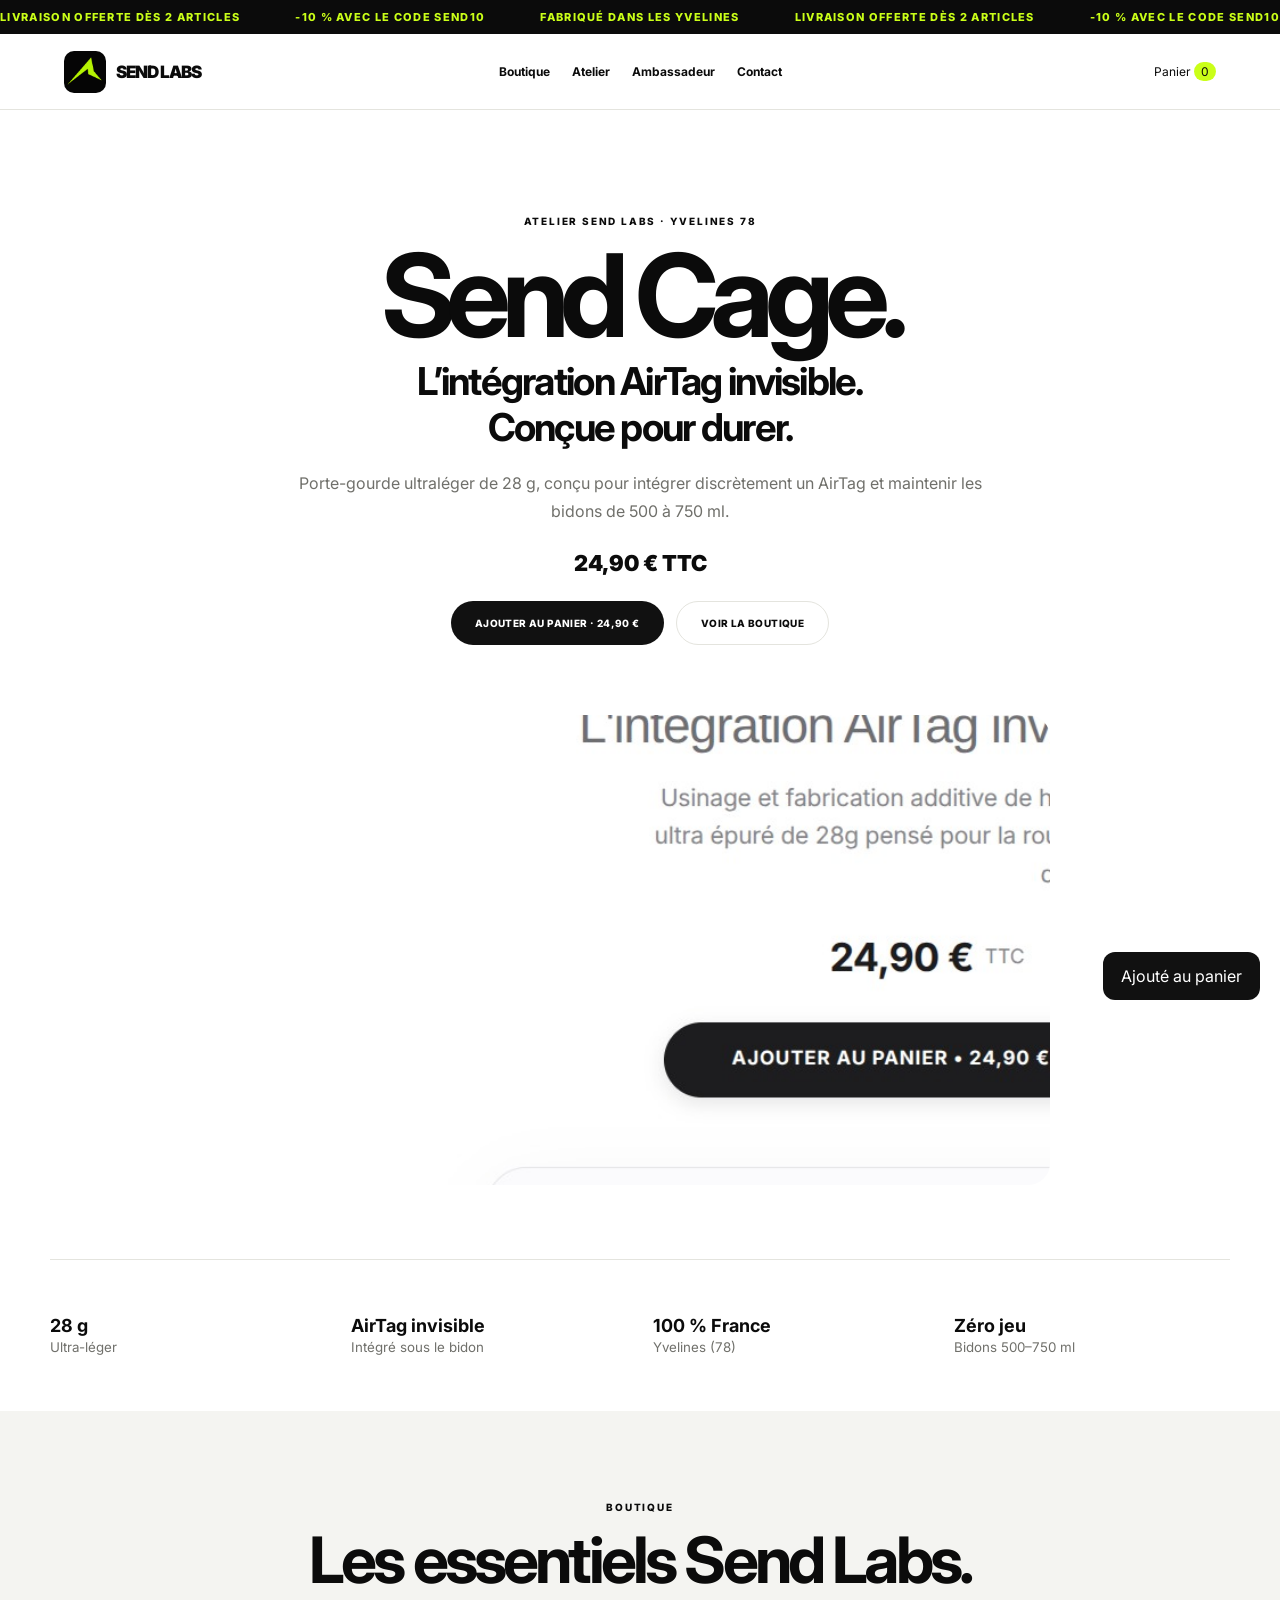
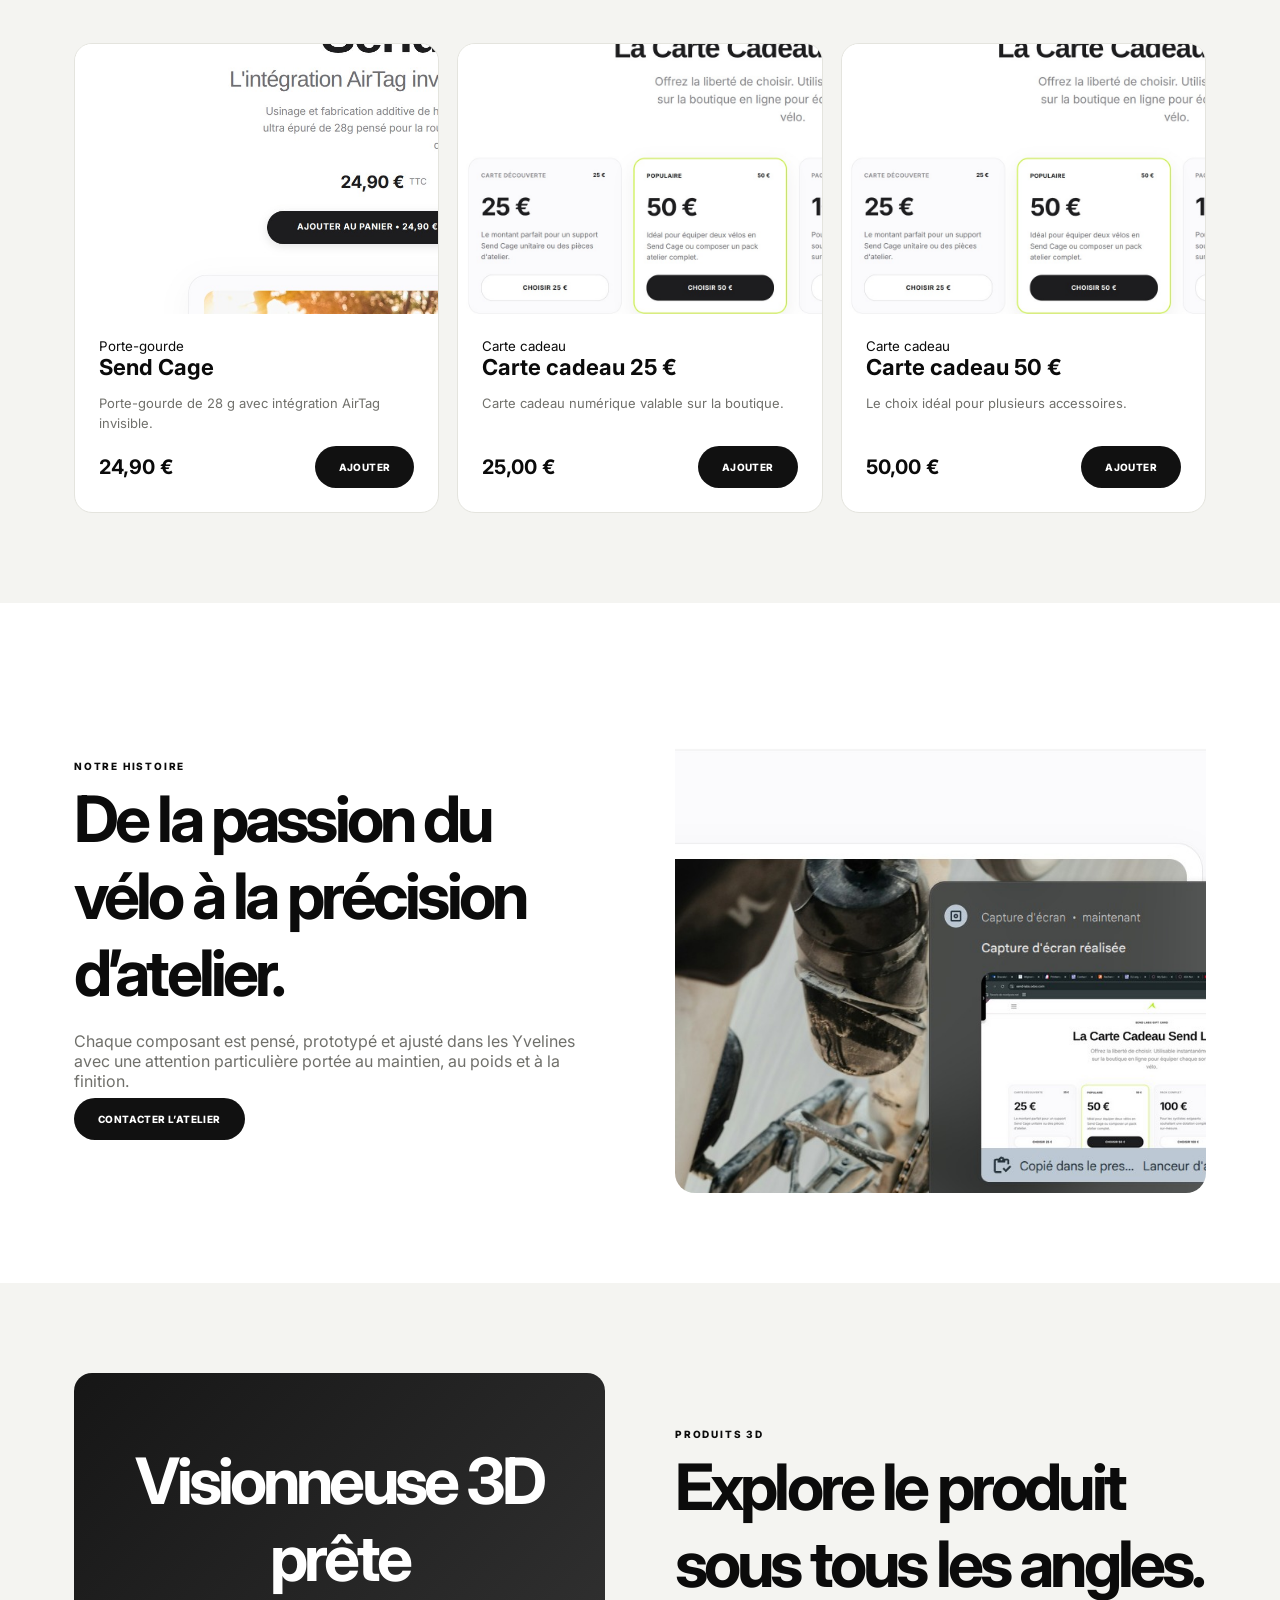
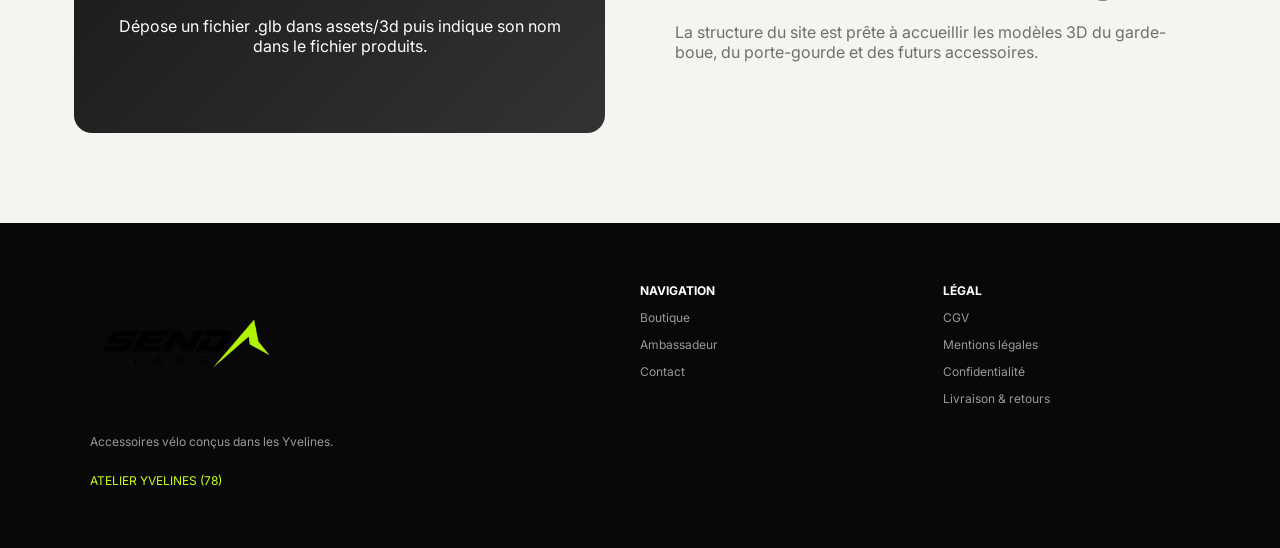
==== commit 3ed07169: "Add files via upload" ====
--- a/index.html
+++ b/index.html
@@ -1 +1 @@
-<!doctype html><html lang="fr"><head><meta charset="utf-8"><meta name="viewport" content="width=device-width,initial-scale=1"><title>Send Labs — Accessoires vélo</title><meta name="description" content="Send Labs, accessoires vélo de précision."><link rel="stylesheet" href="/styles.css"></head><body><div class="ticker"><div class="ticker-track"><span>LIVRAISON OFFERTE DÈS 2 ARTICLES</span><span>-10 % AVEC LE CODE SEND10</span><span>FABRIQUÉ DANS LES YVELINES</span><span>LIVRAISON OFFERTE DÈS 2 ARTICLES</span><span>-10 % AVEC LE CODE SEND10</span><span>FABRIQUÉ DANS LES YVELINES</span></div></div><header><a class="logo" href="/index.html">SEND<i>⌃</i>LABS</a><nav class="nav"><a href="/boutique.html">Boutique</a><a href="/index.html#atelier">Atelier</a><a href="/ambassadeur.html">Ambassadeur</a><a href="/contact.html">Contact</a></nav><div class="tools"><a href="/cart.html">Panier <span class="badge cart-count">0</span></a></div></header><main><section class="hero"><div class="eyebrow">ATELIER SEND LABS · YVELINES 78</div><h1>Send Cage.</h1><h2>L’intégration AirTag invisible.<br>Conçue pour durer.</h2><p>Porte-gourde ultraléger de 28 g, conçu pour intégrer discrètement un AirTag et maintenir les bidons de 500 à 750 ml.</p><div class="price">24,90 € TTC</div><div class="actions"><button class="dark add-cart" data-id="send-cage">AJOUTER AU PANIER · 24,90 €</button><a class="button light" href="/boutique.html">VOIR LA BOUTIQUE</a></div><img class="hero-media" src="/assets/images/send-cage.jpg" alt="Send Cage installé sur un vélo"></section><section class="wrap features"><div><b>28 g</b><small>Ultra-léger</small></div><div><b>AirTag invisible</b><small>Intégré sous le bidon</small></div><div><b>100 % France</b><small>Yvelines (78)</small></div><div><b>Zéro jeu</b><small>Bidons 500–750 ml</small></div></section><section class="section grey"><div class="wrap"><div class="section-head"><div class="eyebrow">BOUTIQUE</div><h2>Les essentiels Send Labs.</h2></div><div class="grid" id="featured-products"></div></div></section><section class="section" id="atelier"><div class="wrap split"><div><div class="eyebrow">NOTRE HISTOIRE</div><h2>De la passion du vélo à la précision d’atelier.</h2><p class="muted">Chaque composant est pensé, prototypé et ajusté dans les Yvelines avec une attention particulière portée au maintien, au poids et à la finition.</p><a class="button dark" href="/contact.html">CONTACTER L’ATELIER</a></div><img src="/assets/images/atelier.jpg" alt="Travail de précision sur un vélo"></div></section><section class="section grey"><div class="wrap split"><div class="viewer"><div><h2>Visionneuse 3D prête</h2><p>Dépose un fichier .glb dans assets/3d puis indique son nom dans le fichier produits.</p></div></div><div><div class="eyebrow">PRODUITS 3D</div><h2>Explore le produit sous tous les angles.</h2><p class="muted">La structure du site est prête à accueillir les modèles 3D du garde-boue, du porte-gourde et des futurs accessoires.</p></div></div></section></main><footer><div><b>SEND LABS.</b><p>Accessoires vélo conçus dans les Yvelines.</p><em>ATELIER YVELINES (78)</em></div><div><b>NAVIGATION</b><a href="/boutique.html">Boutique</a><a href="/ambassadeur.html">Ambassadeur</a><a href="/contact.html">Contact</a></div><div><b>LÉGAL</b><a href="/cgv.html">CGV</a><a href="/mentions-legales.html">Mentions légales</a><a href="/confidentialite.html">Confidentialité</a><a href="/livraison-retours.html">Livraison & retours</a></div></footer><div class="toast" id="toast">Ajouté au panier</div><script src="/app.js"></script></body></html>+<!doctype html><html lang="fr"><head><meta charset="utf-8"><meta name="viewport" content="width=device-width,initial-scale=1"><title>Send Labs — Accessoires vélo</title><meta name="description" content="Send Labs, accessoires vélo de précision."><link rel="stylesheet" href="/styles.css"></head><body><div class="ticker"><div class="ticker-track"><span>LIVRAISON OFFERTE DÈS 2 ARTICLES</span><span>-10 % AVEC LE CODE SEND10</span><span>FABRIQUÉ DANS LES YVELINES</span><span>LIVRAISON OFFERTE DÈS 2 ARTICLES</span><span>-10 % AVEC LE CODE SEND10</span><span>FABRIQUÉ DANS LES YVELINES</span></div></div><header><a class="logo" href="/index.html" aria-label="Send Labs"><span class="logo-box"><img src="/assets/logo/send-labs-symbol.png" alt=""></span><span class="logo-name">SEND LABS</span></a><nav class="nav"><a href="/boutique.html">Boutique</a><a href="/index.html#atelier">Atelier</a><a href="/ambassadeur.html">Ambassadeur</a><a href="/contact.html">Contact</a></nav><div class="tools"><a href="/cart.html">Panier <span class="badge cart-count">0</span></a></div></header><main><section class="hero"><div class="eyebrow">ATELIER SEND LABS · YVELINES 78</div><h1>Send Cage.</h1><h2>L’intégration AirTag invisible.<br>Conçue pour durer.</h2><p>Porte-gourde ultraléger de 28 g, conçu pour intégrer discrètement un AirTag et maintenir les bidons de 500 à 750 ml.</p><div class="price">24,90 € TTC</div><div class="actions"><button class="dark add-cart" data-id="send-cage">AJOUTER AU PANIER · 24,90 €</button><a class="button light" href="/boutique.html">VOIR LA BOUTIQUE</a></div><img class="hero-media" src="/assets/images/send-cage.jpg" alt="Send Cage installé sur un vélo"></section><section class="wrap features"><div><b>28 g</b><small>Ultra-léger</small></div><div><b>AirTag invisible</b><small>Intégré sous le bidon</small></div><div><b>100 % France</b><small>Yvelines (78)</small></div><div><b>Zéro jeu</b><small>Bidons 500–750 ml</small></div></section><section class="section grey"><div class="wrap"><div class="section-head"><div class="eyebrow">BOUTIQUE</div><h2>Les essentiels Send Labs.</h2></div><div class="grid" id="featured-products"></div></div></section><section class="section" id="atelier"><div class="wrap split"><div><div class="eyebrow">NOTRE HISTOIRE</div><h2>De la passion du vélo à la précision d’atelier.</h2><p class="muted">Chaque composant est pensé, prototypé et ajusté dans les Yvelines avec une attention particulière portée au maintien, au poids et à la finition.</p><a class="button dark" href="/contact.html">CONTACTER L’ATELIER</a></div><img src="/assets/images/atelier.jpg" alt="Travail de précision sur un vélo"></div></section><section class="section grey"><div class="wrap split"><div class="viewer"><div><h2>Visionneuse 3D prête</h2><p>Dépose un fichier .glb dans assets/3d puis indique son nom dans le fichier produits.</p></div></div><div><div class="eyebrow">PRODUITS 3D</div><h2>Explore le produit sous tous les angles.</h2><p class="muted">La structure du site est prête à accueillir les modèles 3D du garde-boue, du porte-gourde et des futurs accessoires.</p></div></div></section></main><footer><div><img class="footer-logo" src="/assets/logo/send-labs-full.png" alt="Send Labs"><p>Accessoires vélo conçus dans les Yvelines.</p><em>ATELIER YVELINES (78)</em></div><div><b>NAVIGATION</b><a href="/boutique.html">Boutique</a><a href="/ambassadeur.html">Ambassadeur</a><a href="/contact.html">Contact</a></div><div><b>LÉGAL</b><a href="/cgv.html">CGV</a><a href="/mentions-legales.html">Mentions légales</a><a href="/confidentialite.html">Confidentialité</a><a href="/livraison-retours.html">Livraison & retours</a></div></footer><div class="toast" id="toast">Ajouté au panier</div><script src="/app.js"></script></body></html>
--- a/styles.css
+++ b/styles.css
@@ -1,4 +1,4 @@
 
 @import url('https://fonts.googleapis.com/css2?family=Inter:wght@400;600;700;800;900&display=swap');
-:root{--lime:#caff18;--black:#0b0b0b;--grey:#f4f4f1;--line:#e4e4de;--muted:#70706b}*{box-sizing:border-box}html{scroll-behavior:smooth}body{margin:0;font-family:Inter,Arial,sans-serif;color:var(--black);background:#fff}a{color:inherit;text-decoration:none}.ticker{overflow:hidden;background:#0b0b0b;color:var(--lime);height:34px;display:flex;align-items:center;font:800 11px/1 Inter;letter-spacing:.12em;white-space:nowrap}.ticker-track{display:inline-block;min-width:max-content;animation:ticker 24s linear infinite}.ticker span{padding-right:55px}@keyframes ticker{from{transform:translateX(0)}to{transform:translateX(-50%)}}header{height:76px;display:grid;grid-template-columns:1fr auto 1fr;align-items:center;padding:0 5%;border-bottom:1px solid var(--line);position:sticky;top:0;background:#fffffff0;backdrop-filter:blur(14px);z-index:20}.logo{font-weight:900;letter-spacing:-.08em;font-size:24px}.logo i{font-style:normal;color:var(--lime);font-size:30px}.nav{display:flex;gap:22px;font-size:12px;font-weight:700}.tools{display:flex;justify-content:flex-end;gap:15px;font-size:12px}.badge{background:var(--lime);border-radius:99px;padding:2px 7px}.wrap{max-width:1180px;margin:auto;padding:0 24px}.hero{text-align:center;padding:105px 24px 70px}.eyebrow{font-size:10px;letter-spacing:.18em;font-weight:800}.hero h1{font-size:clamp(62px,9vw,118px);letter-spacing:-.08em;line-height:.88;margin:18px 0 12px}.hero h2{font-size:clamp(24px,3vw,43px);letter-spacing:-.045em;margin:0 0 20px}.hero p{max-width:700px;margin:0 auto 25px;color:var(--muted);line-height:1.7}.price{font-size:22px;font-weight:900}.button,button{border:0;border-radius:999px;padding:15px 24px;font:800 10px Inter;letter-spacing:.04em;cursor:pointer}.dark{background:#111;color:#fff}.light{background:#fff;border:1px solid var(--line)}.lime{background:var(--lime);color:#111}.actions{display:flex;justify-content:center;gap:12px;flex-wrap:wrap;margin:25px 0}.hero-media{width:min(820px,100%);height:470px;object-fit:cover;border-radius:22px;margin-top:45px}.features{display:grid;grid-template-columns:repeat(4,1fr);gap:25px;padding:55px 0;border-top:1px solid var(--line)}.features b{display:block;font-size:18px}.features small,.product-card p,.muted{color:var(--muted)}.section{padding:90px 0}.section.grey{background:var(--grey)}.section h1,.section h2{font-size:clamp(38px,5vw,66px);letter-spacing:-.06em;margin:8px 0 20px}.section-head{text-align:center;max-width:750px;margin:0 auto 45px}.grid{display:grid;grid-template-columns:repeat(3,1fr);gap:18px}.product-card{border:1px solid var(--line);border-radius:18px;overflow:hidden;background:#fff;display:flex;flex-direction:column}.product-card img{width:100%;height:270px;object-fit:cover}.product-card .body{padding:24px;display:flex;flex-direction:column;flex:1}.product-card h3{font-size:22px;margin:0}.product-card p{font-size:13px;line-height:1.55;flex:1}.product-card .row,.row{display:flex;align-items:center;justify-content:space-between;gap:12px}.product-card strong{font-size:20px}.split{display:grid;grid-template-columns:1fr 1fr;gap:70px;align-items:center}.split img{width:100%;height:500px;object-fit:cover;border-radius:20px}.panel{border:1px solid var(--line);border-radius:18px;padding:28px;background:#fff}.cards{display:grid;grid-template-columns:repeat(4,1fr);gap:14px}.stat b{font-size:36px;display:block}.stat small{font-weight:800}.legal{max-width:880px;margin:auto;padding:70px 24px}.legal h1{font-size:50px;letter-spacing:-.06em}.legal h2{margin-top:38px}.legal p,.legal li{line-height:1.75;color:#555}.notice{background:#fff6c9;border:1px solid #f1d95b;padding:15px;border-radius:12px}.contact{display:grid;grid-template-columns:1fr 1fr;gap:30px}.field{display:flex;flex-direction:column;gap:7px;margin:15px 0}.field input,.field textarea{padding:14px;border:1px solid var(--line);border-radius:10px;font:inherit}.field textarea{min-height:150px}.cart-layout{display:grid;grid-template-columns:1.5fr .8fr;gap:25px}.cart-item{display:grid;grid-template-columns:90px 1fr auto;gap:15px;align-items:center;border-bottom:1px solid var(--line);padding:18px 0}.cart-item img{width:90px;height:75px;object-fit:cover;border-radius:10px}.qty{display:flex;gap:8px;align-items:center}.qty button{padding:8px 11px}.summary{position:sticky;top:130px;height:max-content}.empty{text-align:center;padding:70px 20px}.viewer{height:360px;background:linear-gradient(135deg,#161616,#333);border-radius:18px;color:white;display:grid;place-items:center;text-align:center;padding:30px}.admin-note{display:grid;grid-template-columns:repeat(3,1fr);gap:15px}footer{background:#080808;color:#fff;padding:60px 7%;display:grid;grid-template-columns:2fr 1fr 1fr;gap:55px;font-size:12px}footer div{display:flex;flex-direction:column;gap:12px}footer a,footer p{color:#999}footer em{color:var(--lime);font-style:normal}.toast{position:fixed;right:20px;bottom:20px;background:#111;color:#fff;border-radius:12px;padding:14px 18px;transform:translateY(120px);transition:.25s;z-index:30}.toast.show{transform:none}
+:root{--lime:#caff18;--black:#0b0b0b;--grey:#f4f4f1;--line:#e4e4de;--muted:#70706b}*{box-sizing:border-box}html{scroll-behavior:smooth}body{margin:0;font-family:Inter,Arial,sans-serif;color:var(--black);background:#fff}a{color:inherit;text-decoration:none}.ticker{overflow:hidden;background:#0b0b0b;color:var(--lime);height:34px;display:flex;align-items:center;font:800 11px/1 Inter;letter-spacing:.12em;white-space:nowrap}.ticker-track{display:inline-block;min-width:max-content;animation:ticker 24s linear infinite}.ticker span{padding-right:55px}@keyframes ticker{from{transform:translateX(0)}to{transform:translateX(-50%)}}header{height:76px;display:grid;grid-template-columns:1fr auto 1fr;align-items:center;padding:0 5%;border-bottom:1px solid var(--line);position:sticky;top:0;background:#fffffff0;backdrop-filter:blur(14px);z-index:20}.logo{display:flex;align-items:center;gap:10px;font-weight:900;letter-spacing:-.06em;font-size:17px}.logo-box{width:42px;height:42px;background:#050505;border-radius:10px;display:grid;place-items:center;overflow:hidden}.logo-box img{width:100%;height:100%;object-fit:cover}.logo-name{white-space:nowrap}.footer-logo{width:190px;max-width:100%;height:auto;object-fit:contain;object-position:left center}.nav{display:flex;gap:22px;font-size:12px;font-weight:700}.tools{display:flex;justify-content:flex-end;gap:15px;font-size:12px}.badge{background:var(--lime);border-radius:99px;padding:2px 7px}.wrap{max-width:1180px;margin:auto;padding:0 24px}.hero{text-align:center;padding:105px 24px 70px}.eyebrow{font-size:10px;letter-spacing:.18em;font-weight:800}.hero h1{font-size:clamp(62px,9vw,118px);letter-spacing:-.08em;line-height:.88;margin:18px 0 12px}.hero h2{font-size:clamp(24px,3vw,43px);letter-spacing:-.045em;margin:0 0 20px}.hero p{max-width:700px;margin:0 auto 25px;color:var(--muted);line-height:1.7}.price{font-size:22px;font-weight:900}.button,button{border:0;border-radius:999px;padding:15px 24px;font:800 10px Inter;letter-spacing:.04em;cursor:pointer}.dark{background:#111;color:#fff}.light{background:#fff;border:1px solid var(--line)}.lime{background:var(--lime);color:#111}.actions{display:flex;justify-content:center;gap:12px;flex-wrap:wrap;margin:25px 0}.hero-media{width:min(820px,100%);height:470px;object-fit:cover;border-radius:22px;margin-top:45px}.features{display:grid;grid-template-columns:repeat(4,1fr);gap:25px;padding:55px 0;border-top:1px solid var(--line)}.features b{display:block;font-size:18px}.features small,.product-card p,.muted{color:var(--muted)}.section{padding:90px 0}.section.grey{background:var(--grey)}.section h1,.section h2{font-size:clamp(38px,5vw,66px);letter-spacing:-.06em;margin:8px 0 20px}.section-head{text-align:center;max-width:750px;margin:0 auto 45px}.grid{display:grid;grid-template-columns:repeat(3,1fr);gap:18px}.product-card{border:1px solid var(--line);border-radius:18px;overflow:hidden;background:#fff;display:flex;flex-direction:column}.product-card img{width:100%;height:270px;object-fit:cover}.product-card .body{padding:24px;display:flex;flex-direction:column;flex:1}.product-card h3{font-size:22px;margin:0}.product-card p{font-size:13px;line-height:1.55;flex:1}.product-card .row,.row{display:flex;align-items:center;justify-content:space-between;gap:12px}.product-card strong{font-size:20px}.split{display:grid;grid-template-columns:1fr 1fr;gap:70px;align-items:center}.split img{width:100%;height:500px;object-fit:cover;border-radius:20px}.panel{border:1px solid var(--line);border-radius:18px;padding:28px;background:#fff}.cards{display:grid;grid-template-columns:repeat(4,1fr);gap:14px}.stat b{font-size:36px;display:block}.stat small{font-weight:800}.legal{max-width:880px;margin:auto;padding:70px 24px}.legal h1{font-size:50px;letter-spacing:-.06em}.legal h2{margin-top:38px}.legal p,.legal li{line-height:1.75;color:#555}.notice{background:#fff6c9;border:1px solid #f1d95b;padding:15px;border-radius:12px}.contact{display:grid;grid-template-columns:1fr 1fr;gap:30px}.field{display:flex;flex-direction:column;gap:7px;margin:15px 0}.field input,.field textarea{padding:14px;border:1px solid var(--line);border-radius:10px;font:inherit}.field textarea{min-height:150px}.cart-layout{display:grid;grid-template-columns:1.5fr .8fr;gap:25px}.cart-item{display:grid;grid-template-columns:90px 1fr auto;gap:15px;align-items:center;border-bottom:1px solid var(--line);padding:18px 0}.cart-item img{width:90px;height:75px;object-fit:cover;border-radius:10px}.qty{display:flex;gap:8px;align-items:center}.qty button{padding:8px 11px}.summary{position:sticky;top:130px;height:max-content}.empty{text-align:center;padding:70px 20px}.viewer{height:360px;background:linear-gradient(135deg,#161616,#333);border-radius:18px;color:white;display:grid;place-items:center;text-align:center;padding:30px}.admin-note{display:grid;grid-template-columns:repeat(3,1fr);gap:15px}footer{background:#080808;color:#fff;padding:60px 7%;display:grid;grid-template-columns:2fr 1fr 1fr;gap:55px;font-size:12px}footer div{display:flex;flex-direction:column;gap:12px}footer a,footer p{color:#999}footer em{color:var(--lime);font-style:normal}.toast{position:fixed;right:20px;bottom:20px;background:#111;color:#fff;border-radius:12px;padding:14px 18px;transform:translateY(120px);transition:.25s;z-index:30}.toast.show{transform:none}
 @media(max-width:850px){header{grid-template-columns:1fr auto}.nav{display:none}.tools{grid-column:2}.features,.grid,.cards,.split,.contact,.cart-layout,.admin-note,footer{grid-template-columns:1fr}.features{grid-template-columns:1fr 1fr}.hero-media{height:330px}.split img{height:350px}.summary{position:static}.product-card img{height:230px}}
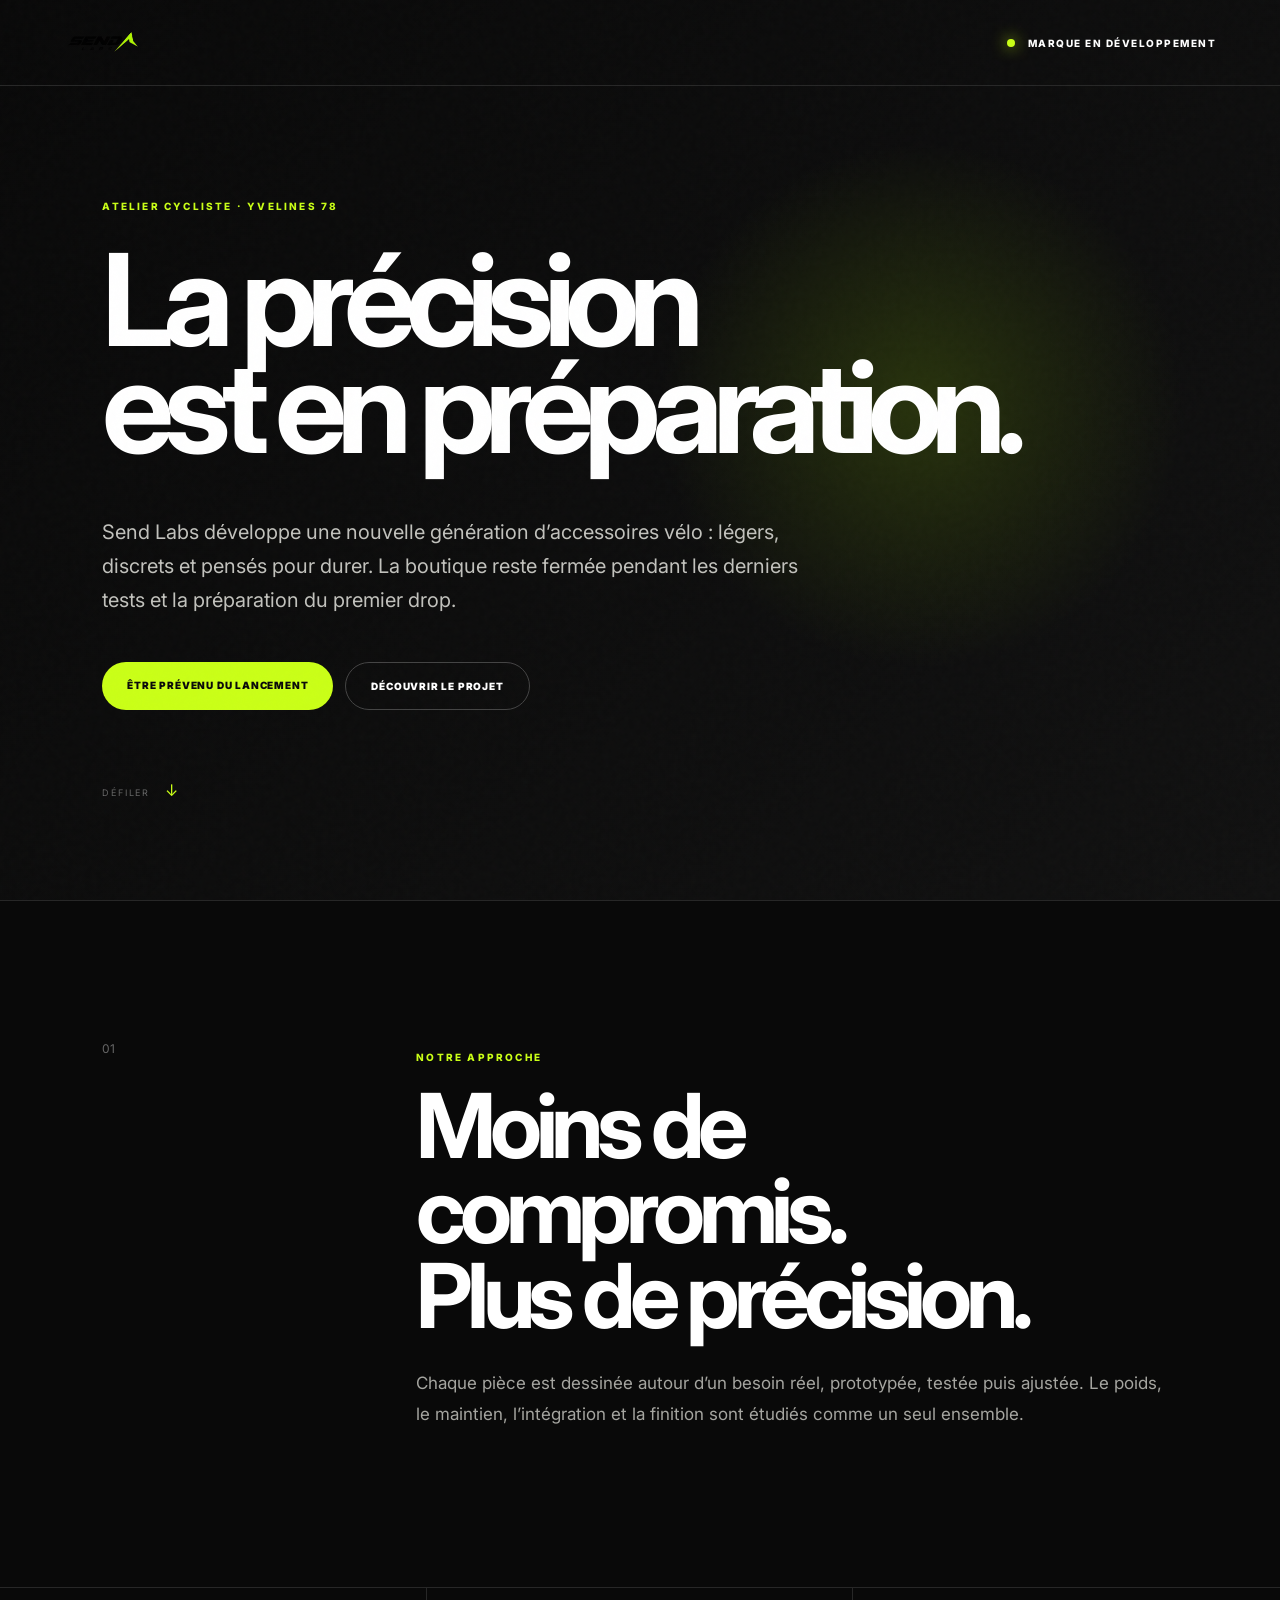
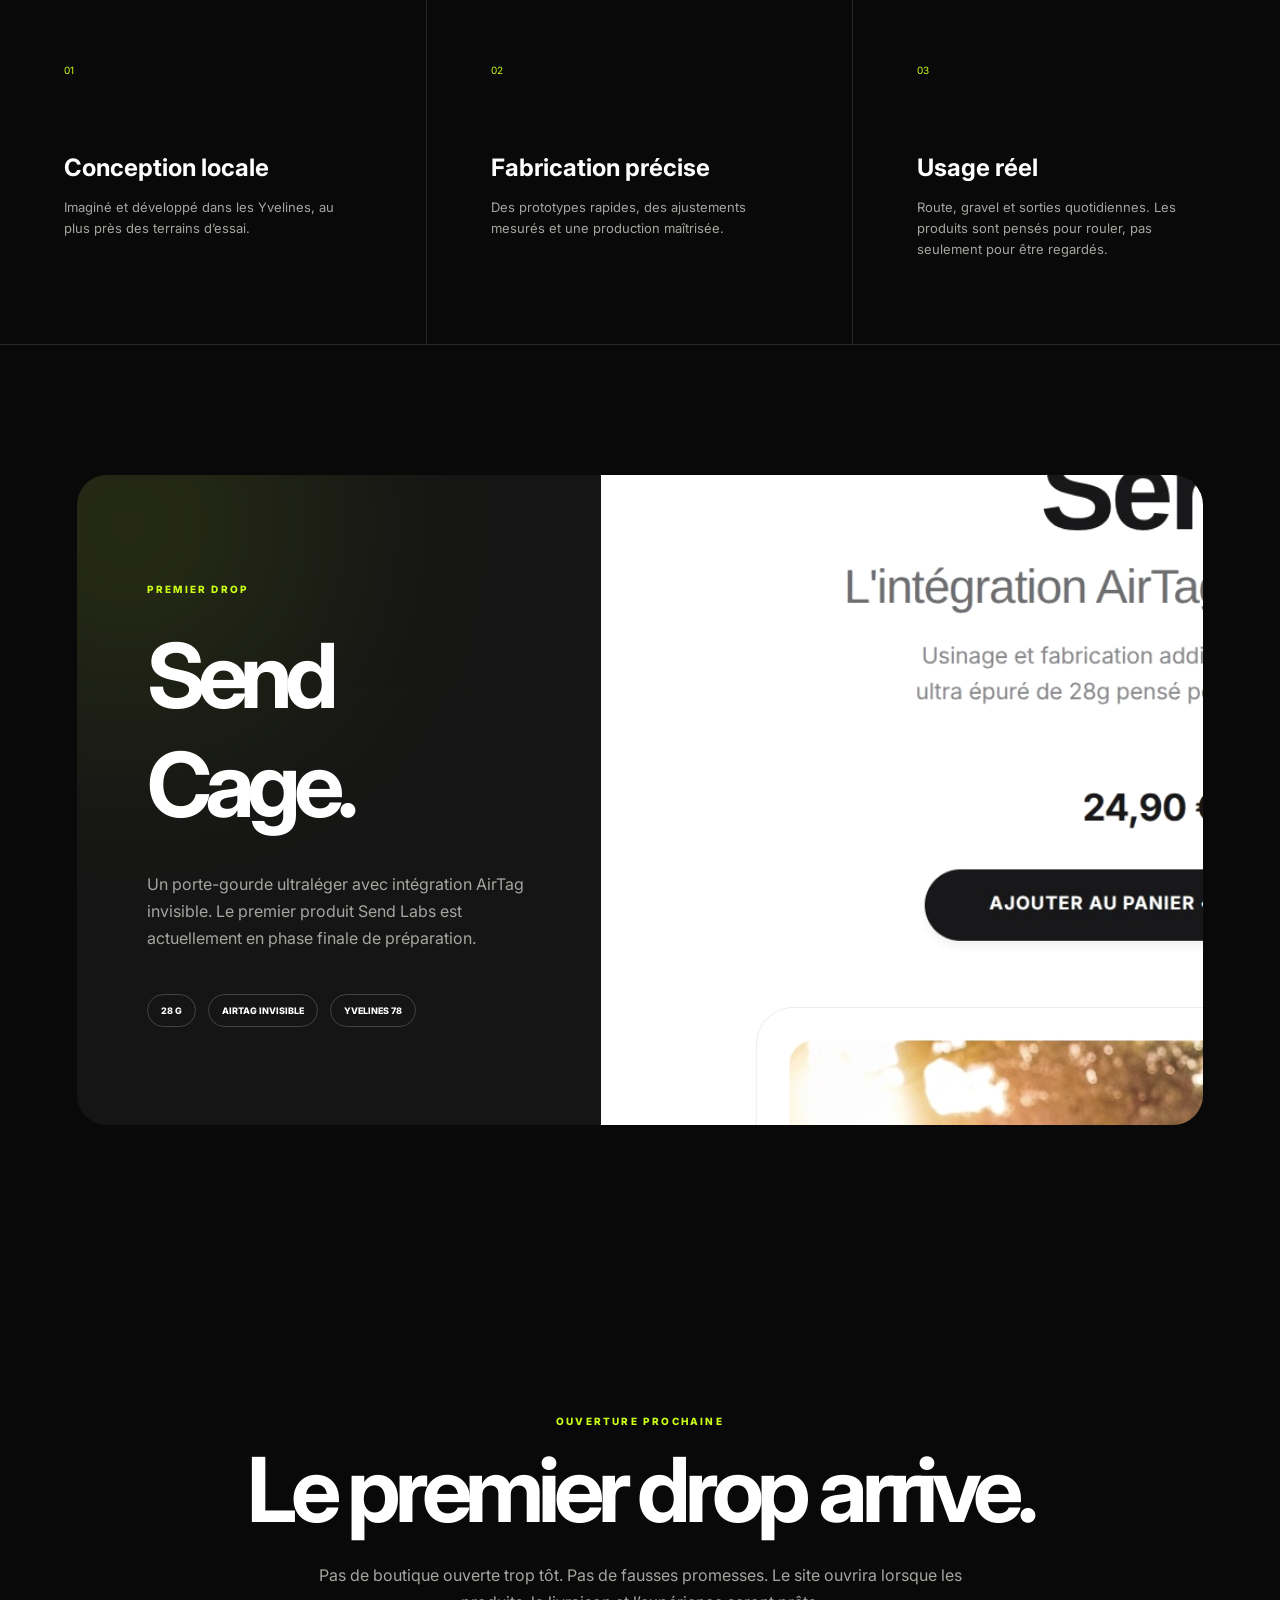
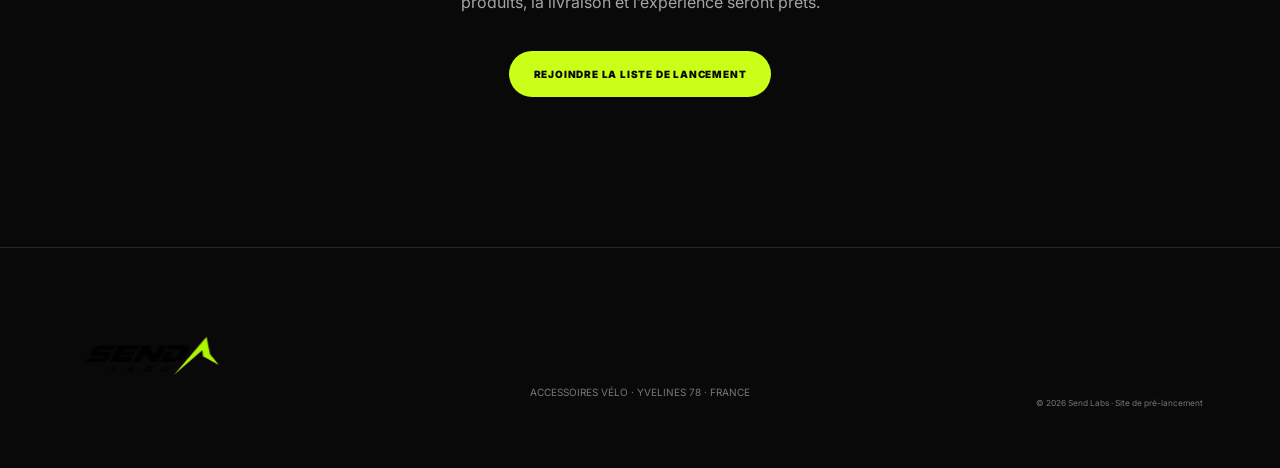
==== commit 3184badf: "Add files via upload" ====
--- a/index.html
+++ b/index.html
@@ -1 +1,70 @@
-<!doctype html><html lang="fr"><head><meta charset="utf-8"><meta name="viewport" content="width=device-width,initial-scale=1"><title>Send Labs — Accessoires vélo</title><meta name="description" content="Send Labs, accessoires vélo de précision."><link rel="stylesheet" href="/styles.css"></head><body><div class="ticker"><div class="ticker-track"><span>LIVRAISON OFFERTE DÈS 2 ARTICLES</span><span>-10 % AVEC LE CODE SEND10</span><span>FABRIQUÉ DANS LES YVELINES</span><span>LIVRAISON OFFERTE DÈS 2 ARTICLES</span><span>-10 % AVEC LE CODE SEND10</span><span>FABRIQUÉ DANS LES YVELINES</span></div></div><header><a class="logo" href="/index.html" aria-label="Send Labs"><span class="logo-box"><img src="/assets/logo/send-labs-symbol.png" alt=""></span><span class="logo-name">SEND LABS</span></a><nav class="nav"><a href="/boutique.html">Boutique</a><a href="/index.html#atelier">Atelier</a><a href="/ambassadeur.html">Ambassadeur</a><a href="/contact.html">Contact</a></nav><div class="tools"><a href="/cart.html">Panier <span class="badge cart-count">0</span></a></div></header><main><section class="hero"><div class="eyebrow">ATELIER SEND LABS · YVELINES 78</div><h1>Send Cage.</h1><h2>L’intégration AirTag invisible.<br>Conçue pour durer.</h2><p>Porte-gourde ultraléger de 28 g, conçu pour intégrer discrètement un AirTag et maintenir les bidons de 500 à 750 ml.</p><div class="price">24,90 € TTC</div><div class="actions"><button class="dark add-cart" data-id="send-cage">AJOUTER AU PANIER · 24,90 €</button><a class="button light" href="/boutique.html">VOIR LA BOUTIQUE</a></div><img class="hero-media" src="/assets/images/send-cage.jpg" alt="Send Cage installé sur un vélo"></section><section class="wrap features"><div><b>28 g</b><small>Ultra-léger</small></div><div><b>AirTag invisible</b><small>Intégré sous le bidon</small></div><div><b>100 % France</b><small>Yvelines (78)</small></div><div><b>Zéro jeu</b><small>Bidons 500–750 ml</small></div></section><section class="section grey"><div class="wrap"><div class="section-head"><div class="eyebrow">BOUTIQUE</div><h2>Les essentiels Send Labs.</h2></div><div class="grid" id="featured-products"></div></div></section><section class="section" id="atelier"><div class="wrap split"><div><div class="eyebrow">NOTRE HISTOIRE</div><h2>De la passion du vélo à la précision d’atelier.</h2><p class="muted">Chaque composant est pensé, prototypé et ajusté dans les Yvelines avec une attention particulière portée au maintien, au poids et à la finition.</p><a class="button dark" href="/contact.html">CONTACTER L’ATELIER</a></div><img src="/assets/images/atelier.jpg" alt="Travail de précision sur un vélo"></div></section><section class="section grey"><div class="wrap split"><div class="viewer"><div><h2>Visionneuse 3D prête</h2><p>Dépose un fichier .glb dans assets/3d puis indique son nom dans le fichier produits.</p></div></div><div><div class="eyebrow">PRODUITS 3D</div><h2>Explore le produit sous tous les angles.</h2><p class="muted">La structure du site est prête à accueillir les modèles 3D du garde-boue, du porte-gourde et des futurs accessoires.</p></div></div></section></main><footer><div><img class="footer-logo" src="/assets/logo/send-labs-full.png" alt="Send Labs"><p>Accessoires vélo conçus dans les Yvelines.</p><em>ATELIER YVELINES (78)</em></div><div><b>NAVIGATION</b><a href="/boutique.html">Boutique</a><a href="/ambassadeur.html">Ambassadeur</a><a href="/contact.html">Contact</a></div><div><b>LÉGAL</b><a href="/cgv.html">CGV</a><a href="/mentions-legales.html">Mentions légales</a><a href="/confidentialite.html">Confidentialité</a><a href="/livraison-retours.html">Livraison & retours</a></div></footer><div class="toast" id="toast">Ajouté au panier</div><script src="/app.js"></script></body></html>+<!doctype html>
+<html lang="fr">
+<head>
+  <meta charset="utf-8">
+  <meta name="viewport" content="width=device-width,initial-scale=1">
+  <meta name="robots" content="index,follow">
+  <title>Send Labs — Marque en développement</title>
+  <meta name="description" content="Send Labs développe des accessoires vélo précis, légers et fabriqués dans les Yvelines. Premier drop en préparation.">
+  <link rel="stylesheet" href="/launch.css">
+</head>
+<body>
+  <div class="noise"></div>
+  <header>
+    <img src="/assets/logo/send-labs-full.png" alt="Send Labs" class="logo">
+    <span class="status"><i></i> MARQUE EN DÉVELOPPEMENT</span>
+  </header>
+
+  <main>
+    <section class="hero">
+      <p class="kicker">ATELIER CYCLISTE · YVELINES 78</p>
+      <h1>La précision<br>est en préparation.</h1>
+      <p class="intro">Send Labs développe une nouvelle génération d’accessoires vélo : légers, discrets et pensés pour durer. La boutique reste fermée pendant les derniers tests et la préparation du premier drop.</p>
+      <div class="actions">
+        <a class="primary" href="mailto:contact@send-labs.eu.org?subject=Être prévenu du lancement Send Labs">ÊTRE PRÉVENU DU LANCEMENT</a>
+        <a class="secondary" href="#projet">DÉCOUVRIR LE PROJET</a>
+      </div>
+      <div class="scroll">DÉFILER <span>↓</span></div>
+    </section>
+
+    <section class="manifesto" id="projet">
+      <div class="number">01</div>
+      <div>
+        <p class="kicker">NOTRE APPROCHE</p>
+        <h2>Moins de compromis.<br>Plus de précision.</h2>
+        <p>Chaque pièce est dessinée autour d’un besoin réel, prototypée, testée puis ajustée. Le poids, le maintien, l’intégration et la finition sont étudiés comme un seul ensemble.</p>
+      </div>
+    </section>
+
+    <section class="pillars">
+      <article><span>01</span><h3>Conception locale</h3><p>Imaginé et développé dans les Yvelines, au plus près des terrains d’essai.</p></article>
+      <article><span>02</span><h3>Fabrication précise</h3><p>Des prototypes rapides, des ajustements mesurés et une production maîtrisée.</p></article>
+      <article><span>03</span><h3>Usage réel</h3><p>Route, gravel et sorties quotidiennes. Les produits sont pensés pour rouler, pas seulement pour être regardés.</p></article>
+    </section>
+
+    <section class="product-tease">
+      <div class="glow"></div>
+      <div class="product-copy">
+        <p class="kicker">PREMIER DROP</p>
+        <h2>Send Cage.</h2>
+        <p>Un porte-gourde ultraléger avec intégration AirTag invisible. Le premier produit Send Labs est actuellement en phase finale de préparation.</p>
+        <div class="specs"><span>28 G</span><span>AIRTAG INVISIBLE</span><span>YVELINES 78</span></div>
+      </div>
+      <img src="/assets/images/send-cage.jpg" alt="Aperçu du Send Cage">
+    </section>
+
+    <section class="launch">
+      <p class="kicker">OUVERTURE PROCHAINE</p>
+      <h2>Le premier drop arrive.</h2>
+      <p>Pas de boutique ouverte trop tôt. Pas de fausses promesses. Le site ouvrira lorsque les produits, la livraison et l’expérience seront prêts.</p>
+      <a class="primary" href="mailto:contact@send-labs.eu.org?subject=Liste de lancement Send Labs">REJOINDRE LA LISTE DE LANCEMENT</a>
+    </section>
+  </main>
+
+  <footer>
+    <img src="/assets/logo/send-labs-full.png" alt="Send Labs">
+    <p>ACCESSOIRES VÉLO · YVELINES 78 · FRANCE</p>
+    <small>© 2026 Send Labs · Site de pré-lancement</small>
+  </footer>
+</body>
+</html>
--- a/launch.css
+++ b/launch.css
@@ -0,0 +1,2 @@
+@import url('https://fonts.googleapis.com/css2?family=Inter:wght@400;600;700;800;900&display=swap');
+:root{--lime:#caff17;--ink:#090909;--muted:#a5a5a0;--line:#272727}*{box-sizing:border-box}html{scroll-behavior:smooth}body{margin:0;background:var(--ink);color:#fff;font-family:Inter,Arial,sans-serif;overflow-x:hidden}.noise{position:fixed;inset:0;pointer-events:none;opacity:.04;background-image:url("data:image/svg+xml,%3Csvg viewBox='0 0 180 180' xmlns='http://www.w3.org/2000/svg'%3E%3Cfilter id='n'%3E%3CfeTurbulence type='fractalNoise' baseFrequency='.8' numOctaves='4' stitchTiles='stitch'/%3E%3C/filter%3E%3Crect width='100%25' height='100%25' filter='url(%23n)' opacity='.5'/%3E%3C/svg%3E");z-index:20}header{height:86px;padding:0 5vw;display:flex;justify-content:space-between;align-items:center;border-bottom:1px solid var(--line);position:absolute;top:0;width:100%;z-index:5}.logo{width:150px;max-height:52px;object-fit:contain;object-position:left}.status{font-size:10px;letter-spacing:.15em;font-weight:800}.status i{display:inline-block;width:8px;height:8px;border-radius:50%;background:var(--lime);box-shadow:0 0 15px var(--lime);margin-right:9px}.hero{min-height:100vh;padding:170px 8vw 80px;display:flex;flex-direction:column;justify-content:center;background:radial-gradient(circle at 72% 45%,#28330d 0,transparent 25%),linear-gradient(135deg,#090909,#111)}.kicker{font-size:10px;font-weight:800;letter-spacing:.22em;color:var(--lime)}h1{font-size:clamp(62px,10vw,150px);line-height:.83;letter-spacing:-.08em;margin:25px 0 35px;max-width:1100px}.intro{max-width:710px;color:#c2c2bd;font-size:clamp(16px,2vw,20px);line-height:1.7}.actions{display:flex;gap:12px;flex-wrap:wrap;margin-top:25px}.primary,.secondary{display:inline-block;padding:17px 25px;border-radius:999px;font-size:10px;font-weight:900;letter-spacing:.08em;text-decoration:none}.primary{color:#0a0a0a;background:var(--lime)}.secondary{color:#fff;border:1px solid #444}.scroll{margin-top:70px;color:#666;font-size:9px;letter-spacing:.2em}.scroll span{color:var(--lime);font-size:16px;margin-left:10px}.manifesto{padding:140px 8vw;display:grid;grid-template-columns:1fr 3fr;gap:60px;border-top:1px solid var(--line)}.number{font-size:12px;color:#666}.manifesto h2,.launch h2{font-size:clamp(45px,7vw,95px);line-height:.95;letter-spacing:-.07em;margin:20px 0 30px}.manifesto p:not(.kicker){max-width:750px;color:var(--muted);line-height:1.8;font-size:17px}.pillars{display:grid;grid-template-columns:repeat(3,1fr);border-top:1px solid var(--line);border-bottom:1px solid var(--line)}.pillars article{padding:70px 5vw;min-height:320px;border-right:1px solid var(--line)}.pillars article:last-child{border:0}.pillars span{font-size:10px;color:var(--lime)}.pillars h3{font-size:24px;margin:75px 0 15px}.pillars p{color:var(--muted);line-height:1.65;font-size:13px}.product-tease{margin:130px 6vw;min-height:650px;border-radius:30px;overflow:hidden;position:relative;display:grid;grid-template-columns:1fr 1.15fr;background:#151515}.product-tease .glow{position:absolute;width:300px;height:300px;background:var(--lime);filter:blur(130px);opacity:.15;left:-100px;top:-100px}.product-copy{padding:90px 70px;display:flex;flex-direction:column;justify-content:center;z-index:2}.product-copy h2{font-size:clamp(55px,7vw,100px);letter-spacing:-.08em;margin:16px 0}.product-copy>p:not(.kicker){color:var(--muted);line-height:1.7}.product-tease img{width:100%;height:100%;object-fit:cover;filter:saturate(.7) contrast(1.05)}.specs{display:flex;gap:12px;flex-wrap:wrap;margin-top:25px}.specs span{border:1px solid #444;border-radius:99px;padding:10px 13px;font-size:9px;font-weight:800}.launch{text-align:center;padding:150px 25px;max-width:1050px;margin:auto}.launch p:not(.kicker){max-width:650px;color:var(--muted);line-height:1.7;margin:0 auto 35px}footer{border-top:1px solid var(--line);padding:60px 6vw;display:grid;grid-template-columns:1fr 1fr 1fr;align-items:end;color:#777;font-size:10px}footer img{width:150px}footer p{text-align:center}footer small{text-align:right}@media(max-width:760px){header{padding:0 20px}.logo{width:115px}.status{font-size:8px}.hero{padding:150px 24px 70px}.manifesto{grid-template-columns:1fr;padding:90px 24px}.pillars{grid-template-columns:1fr}.pillars article{border-right:0;border-bottom:1px solid var(--line);min-height:auto}.product-tease{grid-template-columns:1fr;margin:70px 15px}.product-copy{padding:60px 25px}.product-tease img{height:400px}.launch{padding:100px 24px}footer{grid-template-columns:1fr;gap:25px;text-align:left}footer p,footer small{text-align:left}}
